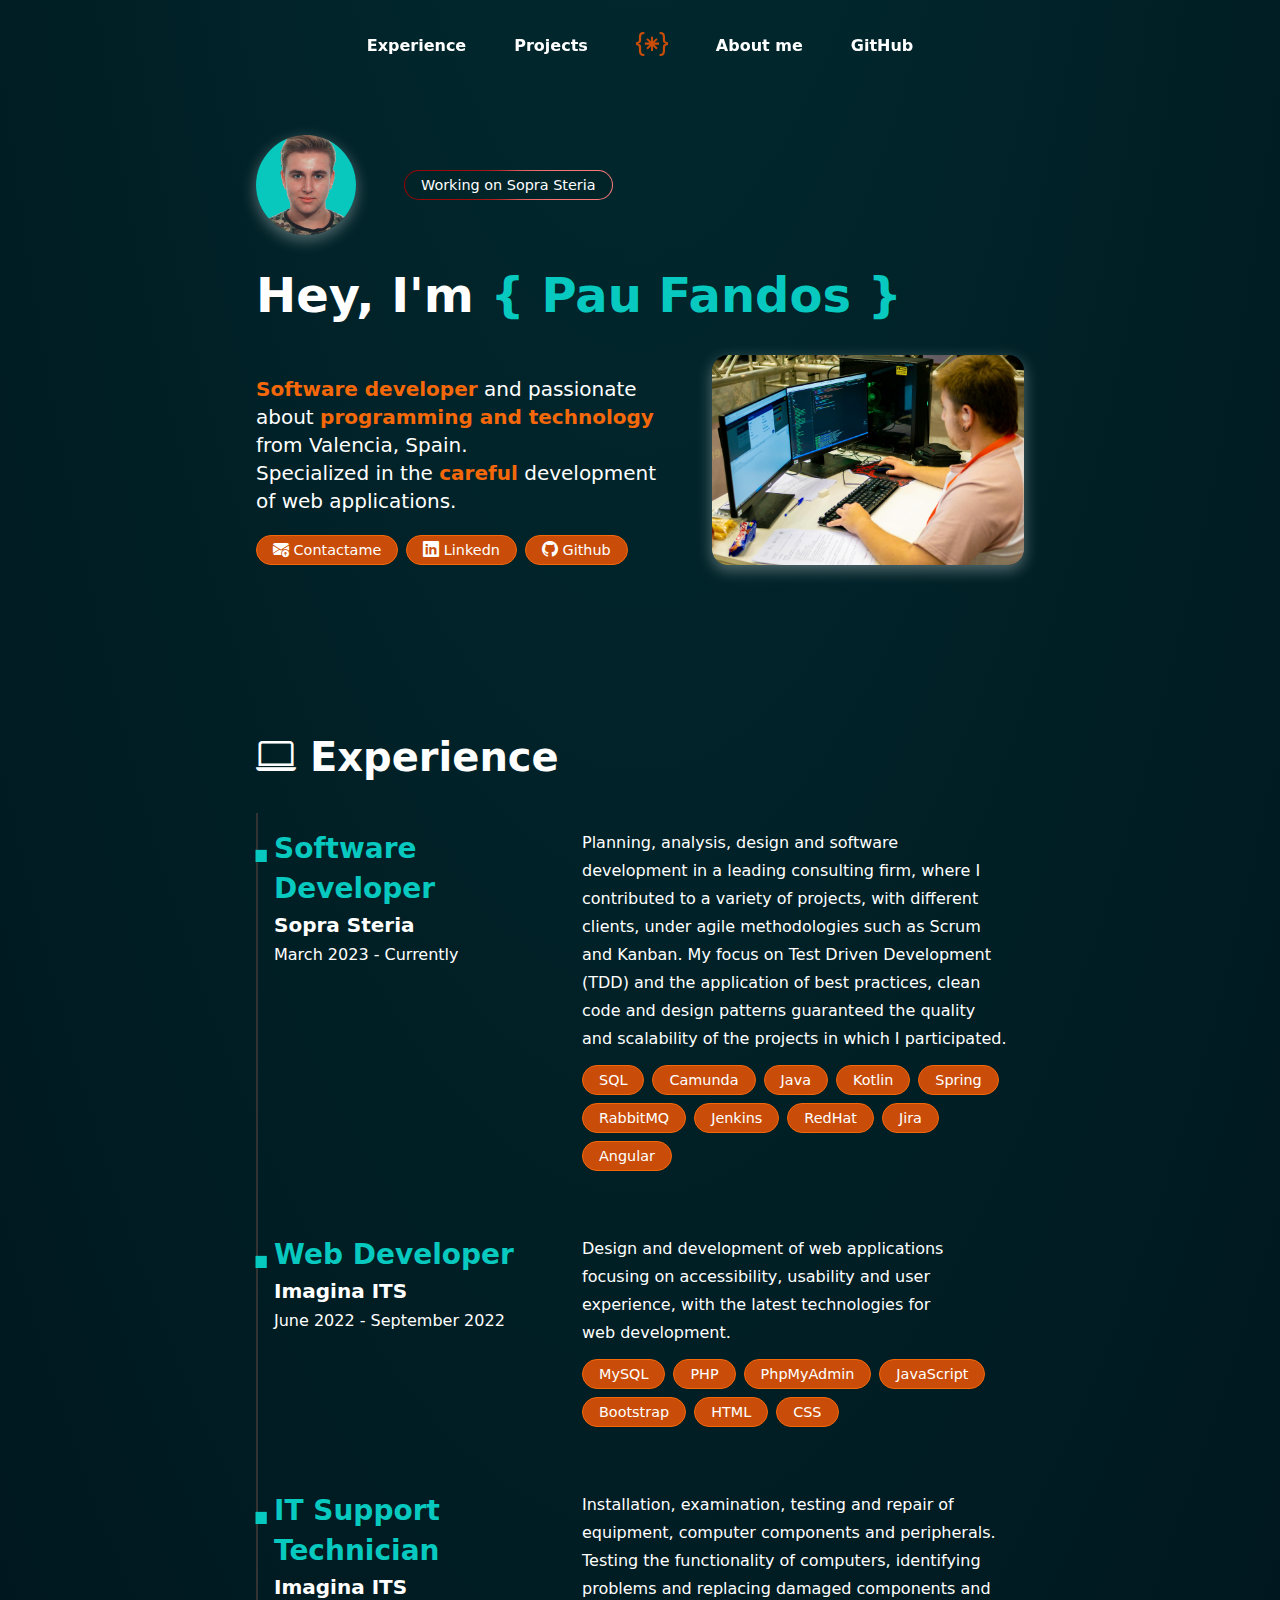
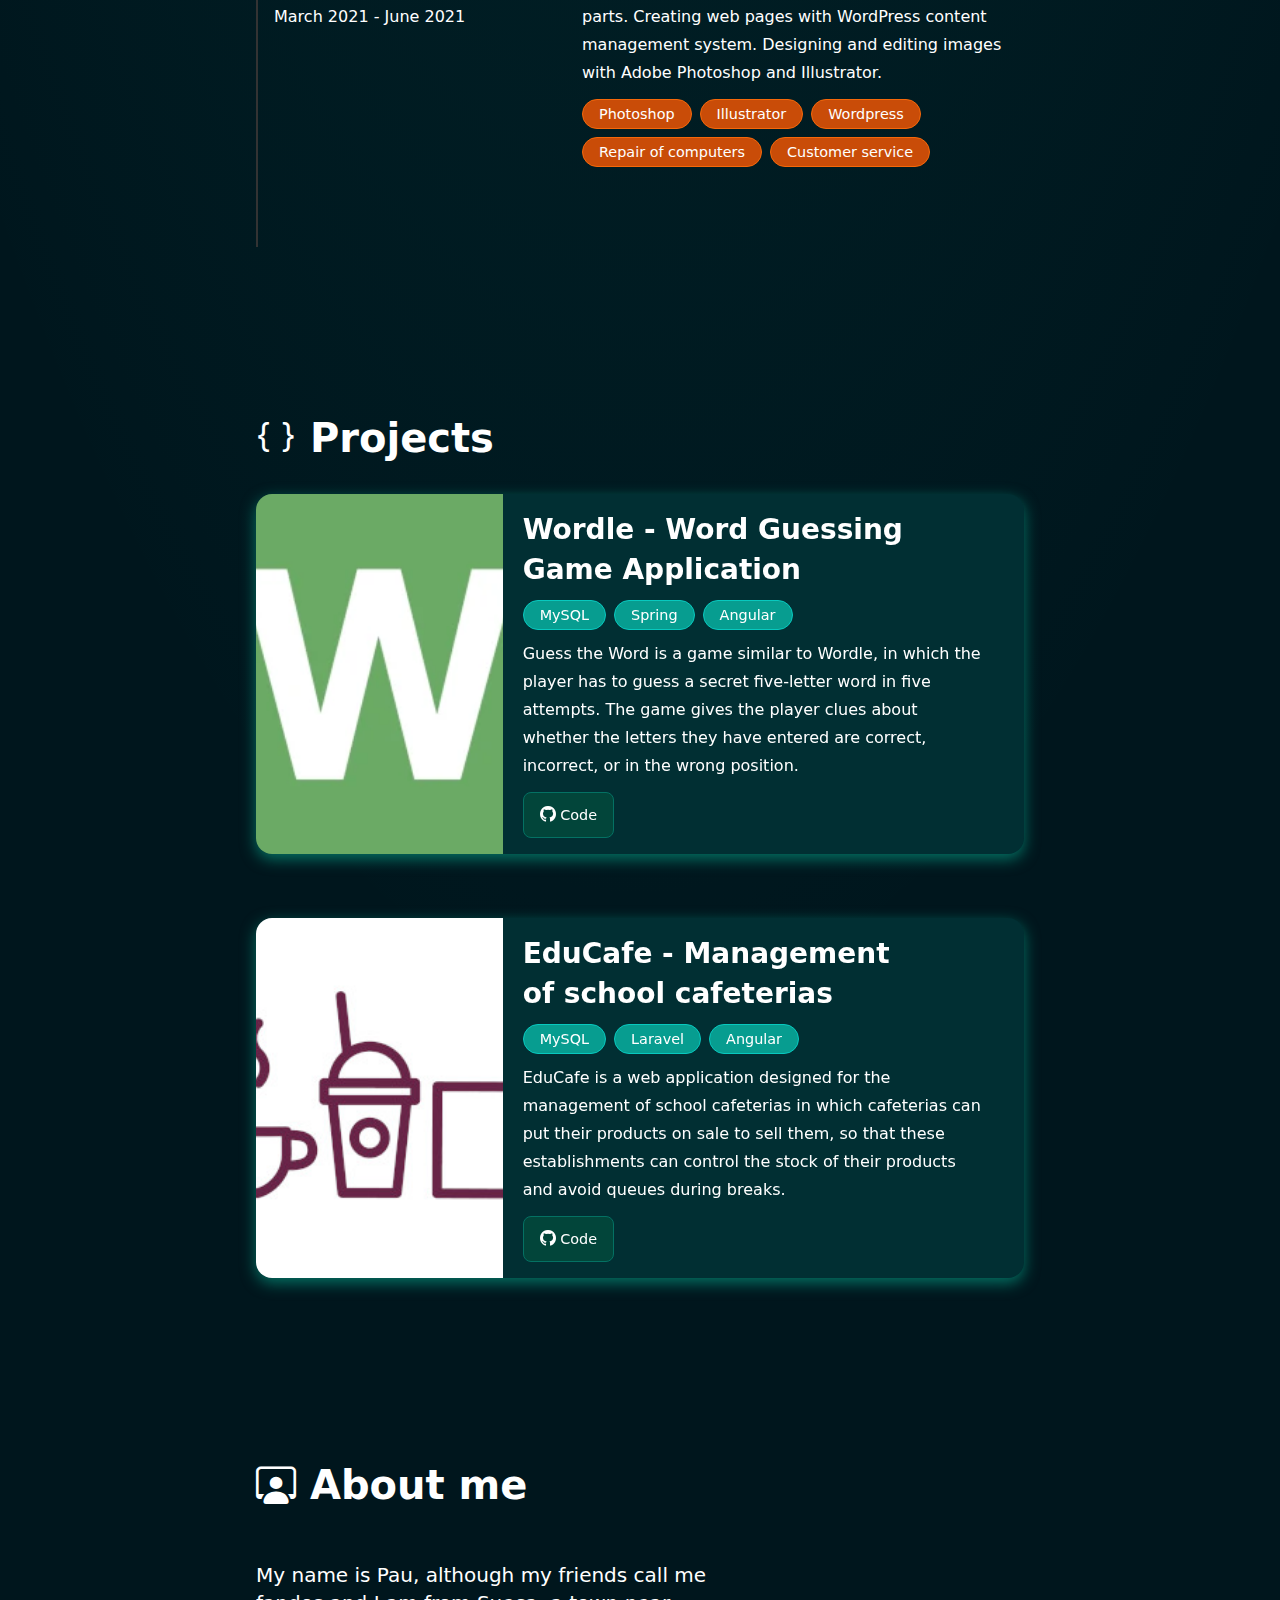
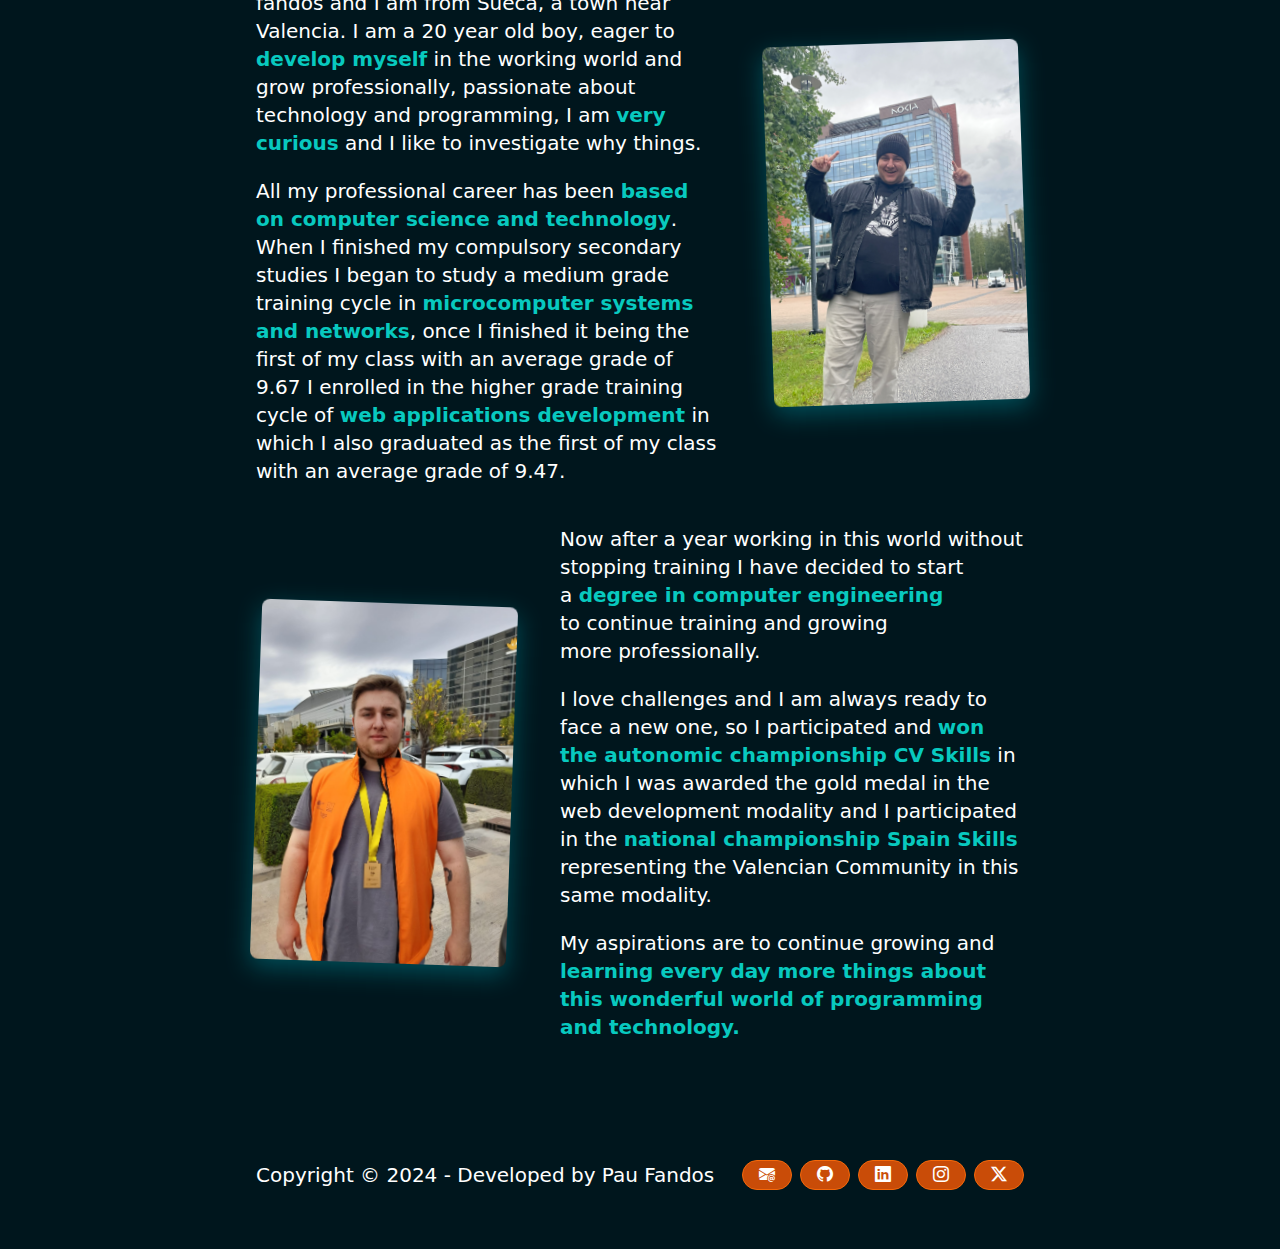
==== index.html @ 18bd3183 "version(1.0): MVP portfolio" ====
<!DOCTYPE html>
<html lang="en">

<head>
  <meta charset="UTF-8" />
  <meta name="viewport" content="width=device-width, initial-scale=1.0" />
  <title>Pau Fandos Portfolio</title>

  <meta name="description"
    content="Pau Fandos portfolio, +2 years of experience as a Software Developer. Passionate about technology and programming" />

  <meta property="og:image" content="./assets/images/profile_photo.jpg" />
  <meta name="og:image:alt" content="Pau Fandos Portfolio Photo Image" />

  <link rel="canonical" href="https://fandos.dev" />
  <link rel="canonical" href="https://fandos.dev/en" hreflang="en-GB" />

  <meta name="robots" content="index, follow" />
  <meta name="theme-color" content="#0077a8" />

  <link rel="shortcut icon" href="./assets/images/profile_photo.jpg" type="image/jpg" />
  <link rel="stylesheet" href="assets/styles/scss/main.css">
  <link rel="stylesheet" href="https://cdn.jsdelivr.net/npm/bootstrap-icons@1.11.3/font/bootstrap-icons.min.css">
</head>

<body class="">
  <header class="l-fixed-header l-flex l-flex--centered">
    <nav class="l-flex l-flex--centered l-flex--gap-2 l-flex--gap-md-4 l-flex--gap-lg-6 c-navbar">
      <a class="c-navbar__item" href="#experience">Experience</a>
      <a class="c-navbar__item" href="#projects">Projects</a>
      <a class="c-navbar__item" href="#presentation"><i class="c-navbar__item--logo bi bi-braces-asterisk"></i></a>
      <a class="c-navbar__item" href="#projects">About me</a>
      <a class="c-navbar__item" href="https://github.com/paufandos" target="_blank" rel="noreferrer">GitHub</a>
    </nav>
  </header>
  <main class="l-main-centered-content">
    <section id="presentation" class="c-section">
      <aside class="l-flex l-flex--vertical-centered l-flex--gap-2 l-flex--gap-md-4 l-flex--gap-lg-6">
        <img class="c-profile-img" src="./assets/images/profile_photo.jpg" alt="Pau Fandos Portfolio Photo Image" />
        <a href="https://www.soprasteria.es/" class="c-badge--hover-animation" target="_blank" rel="noopener">
          <div class="l-flex l-flex-vertical-centered">
            <span class="c-border-animation__container">
              <span class="c-border-animation__effect"></span>
              <div class="c-badge c-badge--bg-dark">Working on Sopra Steria</div>
            </span>
          </div>
        </a>
      </aside>

      <h1>Hey, I'm <span class="c-remarkable">{ Pau Fandos }</span></h1>
      <div class="l-flex l-flex--gap-4 l-flex--gap-md-4 l-flex--gap-lg-6 l-flex--wrap l-flex--nowrap-md">
        <div class="l-flex l-flex--direction-column l-flex--space-between">
          <p>
            <span class="c-remarkable c-remarkable--secondary">Software developer</span> and passionate about <span
              class="c-remarkable c-remarkable--secondary">programming
              and technology</span> from Valencia,
            Spain.
            <br>Specialized in the <span class="c-remarkable c-remarkable--secondary">careful</span> development of web
            applications.
          </p>

          <aside class="l-flex l-flex--vertical-centered l-flex--gap-1 l-flex--gap-md-2">
            <a href="mailto:fandosgorrispau@gmail.com" class="c-badge"><i class="bi bi-envelope-arrow-up-fill"></i>
              Contactame</a>
            <a href="https://es.linkedin.com/in/paufandos" target="_blank" rel="noopener" class="c-badge"><i
                class="bi bi-linkedin"></i> Linkedn</a>
            <a href="https://github.com/paufandos" target="_blank" rel="noopener" class="c-badge"><i
                class="bi bi-github"></i> Github</a>
          </aside>
        </div>
        <img class="c-presentation-wrapper-img" src="assets/images/presentation_wrapper.jpg"
          alt="Image of me competing in the CVSkills2023 championship.">
      </div>

    </section>

    <section id="experience" class="c-section">
      <h2><i class="bi bi-laptop"></i> Experience</h2>
      <ol class="c-timeline">
        <li class="c-timeline__line">
          <div class="l-timeline">
            <div>
              <div class="c-timeline__point">·</div>
              <h3>Software Developer</h3>
              <h4>Sopra Steria</h4>
              <p>March 2023 - Currently</p>
            </div>
            <div>
              <p>Planning, analysis, design and software development in a leading consulting firm, where I contributed
                to a variety of projects, with different clients, under agile methodologies such as Scrum and Kanban. My
                focus on Test Driven Development (TDD) and the application of best practices, clean code and design
                patterns guaranteed the quality and scalability of the projects in which I participated. </p>
              <aside
                class="l-flex l-flex--vertical-centered l-flex--wrap l-flex--gap-1 l-flex--gap-md-2 g--padding-top-5">
                <a href="https://www.oracle.com/es/database/" target="_blank" rel="noopener" class="c-badge">SQL</a>
                <a href="https://camunda.com/" target="_blank" rel="noopener" class="c-badge">Camunda</a>
                <a href="https://www.java.com/es/" class="c-badge">Java</a>
                <a href="https://kotlinlang.org/" target="_blank" rel="noopener" class="c-badge">Kotlin</a>
                <a href="https://spring.io/" target="_blank" rel="noopener" class="c-badge">Spring</a>
                <a href="https://www.rabbitmq.com/" target="_blank" rel="noopener" class="c-badge">RabbitMQ</a>
                <a href="https://www.jenkins.io/" target="_blank" rel="noopener" class="c-badge">Jenkins</a>
                <a href="https://www.redhat.com/es" target="_blank" rel="noopener" class="c-badge">RedHat</a>
                <a href="https://www.atlassian.com/es/software/jira" target="_blank" rel="noopener"
                  class="c-badge">Jira</a>
                <a href="https://angular.io/" target="_blank" rel="noopener" class="c-badge">Angular</a>
              </aside>
            </div>
          </div>
        </li>
        <li class="c-timeline__line">
          <div class="l-timeline">
            <div>
              <div class="c-timeline__point">·</div>
              <h3>Web Developer</h3>
              <h4>Imagina ITS</h4>
              <p>June 2022 - September 2022</p>
            </div>
            <div>
              <p>Design and development of web applications focusing on accessibility, usability and user experience,
                with the latest technologies for web development.</p>
              <aside
                class="l-flex l-flex--vertical-centered l-flex--wrap l-flex--gap-1 l-flex--gap-md-2 g--padding-top-5">
                <a href="https://www.mysql.com/" target="_blank" rel="noopener" class="c-badge">MySQL</a>
                <a href="https://www.php.net/" target="_blank" rel="noopener" class="c-badge">PHP</a>
                <a href="https://www.phpmyadmin.net/" class="c-badge">PhpMyAdmin</a>
                <a href="https://developer.mozilla.org/es/docs/Web/JavaScript" target="_blank" rel="noopener"
                  class="c-badge">JavaScript</a>
                <a href="https://getbootstrap.com/" target="_blank" rel="noopener" class="c-badge">Bootstrap</a>
                <a href="https://developer.mozilla.org/es/docs/Web/HTML" target="_blank" rel="noopener" class="c-badge">
                  HTML</a>
                <a href="https://developer.mozilla.org/es/docs/Web/CSS" target="_blank" rel="noopener" class="c-badge">
                  CSS</a>
              </aside>
            </div>
          </div>
        </li>
        <li class="c-timeline__line">
          <div class="l-timeline">
            <div>
              <div class="c-timeline__point">·</div>
              <h3>IT Support Technician</h3>
              <h4>Imagina ITS</h4>
              <p>March 2021 - June 2021</p>
            </div>
            <div>
              <p>Installation, examination, testing and repair of equipment, computer
                components and peripherals. Testing the functionality of computers, identifying
                problems and replacing damaged components and parts.
                Creating web pages with WordPress content management system.
                Designing and editing images with Adobe Photoshop and Illustrator.</p>
              <aside
                class="l-flex l-flex--vertical-centered l-flex--wrap l-flex--gap-1 l-flex--gap-md-2 g--padding-top-5">
                <a href="https://www.adobe.com/es/products/photoshop.html" target="_blank" rel="noopener"
                  class="c-badge">Photoshop</a>
                <a href="https://www.adobe.com/es/products/illustrator.html" target="_blank" rel="noopener"
                  class="c-badge">Illustrator</a>
                <a href="https://wordpress.com/es/" class="c-badge">Wordpress</a>
                <a href="#experience" class="c-badge">Repair of computers</a>
                <a href="#experience" class="c-badge">Customer service</a>
              </aside>
            </div>
          </div>
        </li>
      </ol>
    </section>

    <section id="projects" class="c-section">
      <h2><i class="bi bi-braces"></i> Projects</h2>
      <ul class="c-card">
        <li class="c-card__item" id="card_1">
          <div class="c-card__content">
            <img class="c-card__img" src="assets/images/wordle.webp" alt="Wordle app">
            <div class="c-card__content-text">
              <h3>Wordle - Word Guessing Game Application</h3>
              <aside
                class="l-flex l-flex--vertical-centered l-flex--wrap l-flex--gap-1 l-flex--gap-md-2 g--padding-block-4">
                <a href="https://www.mysql.com/" target="_blank" rel="noopener"
                  class="c-badge c-badge--bg-primary">MySQL</a>
                <a href="https://spring.io/" target="_blank" rel="noopener"
                  class="c-badge c-badge--bg-primary">Spring</a>
                <a href="https://angular.io/" target="_blank" rel="noopener"
                  class="c-badge c-badge--bg-primary">Angular</a>
              </aside>
              <p>Guess the Word is a game similar to Wordle, in which the player has to guess a secret five-letter word
                in five attempts. The game gives the player clues about whether the letters they have entered are
                correct, incorrect, or in the wrong position.</p>
              <a href="https://github.com/paufandos/AdivinaLaPalabra" target="_blank" rel="noopener"
                class="c-badge c-badge--btn"><i class="bi bi-github"></i> Code</a>
            </div>
          </div>
        </li>

        <li class="c-card__item" id="card_2">
          <div class="c-card__content">
            <img class="c-card__img" src="assets/images/educafe.jpg" alt="EduCafe">
            <div class="c-card__content-text">
              <h3>EduCafe - Management of school cafeterias</h3>
              <aside
                class="l-flex l-flex--vertical-centered l-flex--wrap l-flex--gap-1 l-flex--gap-md-2 g--padding-block-4">
                <a href="https://www.mysql.com/" target="_blank" rel="noopener"
                  class="c-badge c-badge--bg-primary">MySQL</a>
                <a href="https://laravel.com/" target="_blank" rel="noopener"
                  class="c-badge c-badge--bg-primary">Laravel</a>
                <a href="https://angular.io/" target="_blank" rel="noopener"
                  class="c-badge c-badge--bg-primary">Angular</a>
              </aside>
              <p>EduCafe is a web application designed for the management of school cafeterias in which cafeterias can
                put their products on sale to sell them, so that these establishments can control the stock of their
                products and avoid queues during breaks.</p>
              <a href="https://github.com/paufandos/EduCafe" target="_blank" rel="noopener"
                class="c-badge c-badge--btn"><i class="bi bi-github"></i> Code</a>
            </div>
          </div>
        </li>
      </ul>
    </section>

    <section id="about-me" class="c-section">
      <h2><i class="bi bi-person-workspace"></i> About me</h2>
      <div>
        <article
          class="l-flex l-flex--space-between l-flex--vertical-centered l-flex--gap-1 l-flex--gap-md-6 l-flex--wrap l-flex--nowrap-md">
          <div>
            <p>My name is Pau, although my friends call me fandos and I am from Sueca, a town near Valencia. I am a 20
              year
              old boy, eager to <span class="c-remarkable">develop myself</span> in the working world and grow
              professionally, passionate about technology
              and
              programming, I am <span class="c-remarkable">very curious</span> and I like to investigate why things.</p>
            <p>
              All my professional career has been <span class="c-remarkable">based on computer science and
                technology</span>. When I finished my
              compulsory
              secondary studies I began to study a medium grade training cycle in <span
                class="c-remarkable">microcomputer systems and networks</span>,
              once I
              finished it being the first of my class with an average grade of 9.67 I enrolled in the higher grade
              training
              cycle of <span class="c-remarkable">web applications development</span> in which I also graduated as the
              first of my class with an average
              grade
              of 9.47.</p>
          </div>
          <img class="c-about-me-img c-about-me-img--right c-about-me-img--small" src="assets/images/nokia.jpg" alt="">
        </article>

        <article
          class="l-flex l-flex--space-between l-flex--vertical-centered l-flex--gap-1 l-flex--gap-md-6 l-flex--wrap l-flex--nowrap-md">
          <img class="c-about-me-img c-about-me-img--left" src="assets/images/skills.JPG" alt="">
          <div>
            <p>Now after a year working in this world without stopping training I have decided to start a <span
                class="c-remarkable">degree in
                computer
                engineering</span> to continue training and growing more professionally. </p>
            <p>I love challenges and I am always ready to face a new one, so I participated and <span
                class="c-remarkable">won the autonomic
                championship
                CV Skills</span> in which I was awarded the gold medal in the web development modality and I
              participated in the
              <span class="c-remarkable">national championship Spain Skills</span> representing the Valencian Community
              in this same modality.
            </p>
            <p>My aspirations are to continue growing and <span class="c-remarkable">learning every day more things
                about this wonderful world of
                programming and technology.</span></p>
          </div>

        </article>
      </div>
    </section>
  </main>
  <footer class="l-main-centered-content c-footer">
    <section class="l-flex l-flex--space-between l-flex--vertical-centered l-flex--nowrap-md l-flex--wrap">
      <p>Copyright &copy; 2024 - Developed by Pau Fandos</p>
      <aside class="l-flex l-flex--vertical-centered l-flex--wrap l-flex--gap-1 l-flex--gap-md-2 g--padding-block-4">
        <a href="mailto:fandosgorrispau@gmail.com" target="_blank" rel="noopener" class="c-badge"><i
            class="bi bi-envelope-at-fill"></i></a>
        <a href="https://github.com/paufandos" target="_blank" rel="noopener" class="c-badge"><i
            class="bi bi-github"></i></a>
        <a href="https://es.linkedin.com/in/paufandos" target="_blank" rel="noopener"
          class="c-badge"><i class="bi bi-linkedin"></i></a>
        <a href="https://www.instagram.com/paufandos/" target="_blank" rel="noopener"
          class="c-badge"><i class="bi bi-instagram"></i></a>
        <a href="https://twitter.com/paufandos" target="_blank" rel="noopener" class="c-badge"><i
            class="bi bi-twitter-x"></i></a>
      </aside>
    </section>
  </footer>
</body>

</html>
---- assets/styles/scss/main.css ----
:root {
  --default-line-height: 1.75rem;
  --default-font-size: 12px;
  --h1-font-size: 3rem;
  --h2-font-size: 2.5rem;
  --h3-font-size: 2.25rem;
  --h4-font-size: 2rem;
  --h5-font-size: 1.75rem;
  --h6-font-size: 1.5rem;
  --heading-font-weight: bold;
  --paragraph-font-size: 1.25rem;
  --primary-color-100: #8deffc;
  --primary-color-200: #61edfa;
  --primary-color-300: #35f1f8;
  --primary-color-400: #0af5f5;
  --primary-color-500: #08c9bf;
  --primary-color-600: #079d90;
  --primary-color-700: #047163;
  --primary-color-800: #02453a;
  --primary-color-900: #011914;
  --primary-color-with-opcity-1: #08c9bf21;
  --primary-color-with-opcity-2: #08c9bf00;
  --bg-primary-color-without-opcity-1: #012429;
  --bg-primary-color-without-opcity-2: #00161d;
  --secondary-color-100: #fcc68d;
  --secondary-color-200: #faab61;
  --secondary-color-300: #f88935;
  --secondary-color-400: #f5680a;
  --secondary-color-500: #c94c08;
  --secondary-color-600: #9d3607;
  --secondary-color-700: #712104;
  --secondary-color-800: #451202;
  --secondary-color-900: #190501;
  --grey-color-100: #e6e6e6;
  --grey-color-200: #cccccc;
  --grey-color-300: #b3b3b3;
  --grey-color-400: #999999;
  --grey-color-500: #808080;
  --grey-color-600: #666666;
  --grey-color-700: #4d4d4d;
  --grey-color-800: #333333;
  --grey-color-900: #1a1a1a;
  --white-color-100: #ffffff;
  --white-color-200: #fcfcfc;
  --white-color-300: #fafafa;
  --white-color-400: #f7f7f7;
  --white-color-500: #f5f5f5;
  --white-color-600: #f2f2f2;
  --white-color-700: #f0f0f0;
  --white-color-800: #ededed;
  --white-color-900: #ebebeb;
  --black-color: #000000;
  --red-dark-color: #742a2a;
  --red-normal-color: #e53e3e;
  --red-light-color: #feb2b2;
  --green-dark-color: #22543d;
  --green-normal-color: #38a169;
  --green-light-color: #9ae6b4;
  --blue-dark-color: #00244d;
  --blue-normal-color: #006deb;
  --blue-light-color: #8ac0ff;
  --yellow-dark-color: #ce9909;
  --yellow-normal-color: #f3d139;
  --yellow-light-color: #fbf6b1;
  --light-box-shadow-color: rgba(255, 255, 255, 0.35);
  --dark-box-shadow-color: rgba(0, 0, 0, 0.15);
  --padding-0: 0;
  --padding-1: 4px;
  --padding-2: 6px;
  --padding-3: 8px;
  --padding-4: 10px;
  --padding-5: 12px;
  --padding-6: 16px;
  --padding-7: 20px;
  --padding-8: 24px;
  --padding-9: 32px;
  --padding-10: 40px;
  --padding-11: 48px;
  --padding-12: 64px;
  --padding-13: 80px;
  --padding-14: 96px;
  --padding-15: 128px;
  --padding-16: 160px;
  --padding-17: 192px;
  --padding-18: 224px;
  --padding-19: 256px;
  --padding-20: 320px;
  --margin-0: 0;
  --margin-1: 4px;
  --margin-2: 6px;
  --margin-3: 8px;
  --margin-4: 10px;
  --margin-5: 12px;
  --margin-6: 16px;
  --margin-7: 20px;
  --margin-8: 24px;
  --margin-9: 32px;
  --margin-10: 40px;
  --margin-11: 48px;
  --margin-12: 64px;
  --margin-13: 80px;
  --margin-14: 96px;
  --margin-15: 128px;
  --margin-16: 160px;
  --margin-17: 192px;
  --margin-18: 224px;
  --margin-19: 256px;
  --margin-20: 320px;
  --margin-auto: auto;
  --border-radius-0: 0;
  --border-radius-1: 2px;
  --border-radius-2: 4px;
  --border-radius-3: 6px;
  --border-radius-4: 8px;
  --border-radius-5: 12px;
  --border-radius-6: 16px;
  --border-radius-full: 100%;
  --gap-0: 0;
  --gap-1: 4px;
  --gap-2: 8px;
  --gap-3: 16px;
  --gap-4: 24px;
  --gap-5: 32px;
  --gap-6: 48px;
  --width-auto: auto;
  --width-0: 0;
  --width-100: 100%;
  --width-100-viewport: 100dvw;
  --height-auto: auto;
  --height-0: 0;
  --height-100: 100%;
  --height-100-viewport: 100dvh;
}
@media (min-width: 768px) {
  :root {
    --default-font-size: 16px;
  }
}

* {
  scrollbar-color: var(--primary-color-700) var(--grey-color-100);
  scrollbar-width: none;
}

body {
  background-color: var(--bg-primary-color-without-opcity-2);
  background-image: radial-gradient(ellipse 80% 80% at 50% -20%, var(--primary-color-with-opcity-1), var(--primary-color-with-opcity-2));
}

* {
  min-width: var(--width-0);
  font: inherit;
}

*,
*::after,
*::before {
  box-sizing: border-box;
}

img,
video,
svg {
  display: block;
  height: var(--height-auto);
  max-width: var(--width-100);
}

body {
  margin: var(--margin-0);
  min-height: var(--height-100-viewport);
}

h1,
h2,
h3,
h4,
h5,
h6 {
  text-wrap: balance;
}

p {
  text-wrap: pretty;
}

a {
  text-decoration: none;
}

ol, li {
  margin: var(--margin-0);
  padding: var(--padding-0);
  list-style: none;
}

* {
  font-family: system-ui, -apple-system, BlinkMacSystemFont, "Segoe UI", Roboto, Oxygen, Ubuntu, Cantarell, "Open Sans", "Helvetica Neue", sans-serif;
  font-size: var(--default-font-size);
  color: var(--white-color-100);
}

h1 {
  font-size: var(--h1-font-size);
  font-weight: var(--heading-font-weight);
}

h2 {
  font-size: var(--h2-font-size);
  font-weight: var(--heading-font-weight);
}
h2 i {
  font-size: inherit;
}

h3 {
  font-size: var(--h3-font-size);
  font-weight: var(--heading-font-weight);
}

h4 {
  font-size: var(--h4-font-size);
  font-weight: var(--heading-font-weight);
}

h5 {
  font-size: var(--h5-font-size);
  font-weight: var(--heading-font-weight);
}

h6 {
  font-size: var(--h6-font-size);
  font-weight: var(--heading-font-weight);
}

p {
  font-size: var(--paragraph-font-size);
  line-height: var(--default-line-height);
}

.l-flex {
  display: flex;
}
.l-flex--wrap {
  flex-wrap: wrap;
}
@media (min-width: 768px) {
  .l-flex--wrap-md {
    flex-wrap: wrap;
  }
}
@media (min-width: 992px) {
  .l-flex--wrap-lg {
    flex-wrap: wrap;
  }
}
.l-flex--nowrap {
  flex-wrap: nowrap;
}
@media (min-width: 768px) {
  .l-flex--nowrap-md {
    flex-wrap: nowrap;
  }
}
@media (min-width: 992px) {
  .l-flex--nowrap-lg {
    flex-wrap: nowrap;
  }
}
.l-flex--direction-column {
  flex-direction: column;
}
.l-flex--space-between {
  justify-content: space-between;
}
.l-flex--vertical-centered {
  align-items: center;
}
.l-flex--centered {
  justify-content: center;
  align-items: center;
}
.l-flex--gap-0 {
  gap: var(--gap-0);
}
@media (min-width: 768px) {
  .l-flex--gap-md-0 {
    gap: var(--gap-0);
  }
}
@media (min-width: 992px) {
  .l-flex--gap-lg-0 {
    gap: var(--gap-0);
  }
}
.l-flex--gap-1 {
  gap: var(--gap-1);
}
@media (min-width: 768px) {
  .l-flex--gap-md-1 {
    gap: var(--gap-1);
  }
}
@media (min-width: 992px) {
  .l-flex--gap-lg-1 {
    gap: var(--gap-1);
  }
}
.l-flex--gap-2 {
  gap: var(--gap-2);
}
@media (min-width: 768px) {
  .l-flex--gap-md-2 {
    gap: var(--gap-2);
  }
}
@media (min-width: 992px) {
  .l-flex--gap-lg-2 {
    gap: var(--gap-2);
  }
}
.l-flex--gap-3 {
  gap: var(--gap-3);
}
@media (min-width: 768px) {
  .l-flex--gap-md-3 {
    gap: var(--gap-3);
  }
}
@media (min-width: 992px) {
  .l-flex--gap-lg-3 {
    gap: var(--gap-3);
  }
}
.l-flex--gap-4 {
  gap: var(--gap-4);
}
@media (min-width: 768px) {
  .l-flex--gap-md-4 {
    gap: var(--gap-4);
  }
}
@media (min-width: 992px) {
  .l-flex--gap-lg-4 {
    gap: var(--gap-4);
  }
}
.l-flex--gap-5 {
  gap: var(--gap-5);
}
@media (min-width: 768px) {
  .l-flex--gap-md-5 {
    gap: var(--gap-5);
  }
}
@media (min-width: 992px) {
  .l-flex--gap-lg-5 {
    gap: var(--gap-5);
  }
}
.l-flex--gap-6 {
  gap: var(--gap-6);
}
@media (min-width: 768px) {
  .l-flex--gap-md-6 {
    gap: var(--gap-6);
  }
}
@media (min-width: 992px) {
  .l-flex--gap-lg-6 {
    gap: var(--gap-6);
  }
}

.l-fixed-header {
  position: fixed;
  top: 0;
  z-index: 2;
  width: var(--width-100);
}

.l-main-centered-content {
  margin-inline: var(--margin-7);
}
@media (min-width: 762px) {
  .l-main-centered-content {
    margin-inline: var(--margin-10);
  }
}
@media (min-width: 992px) {
  .l-main-centered-content {
    margin-inline: 20dvw;
  }
}

.l-timeline {
  display: grid;
  grid-template-columns: 2fr 3fr;
  gap: var(--gap-4);
}

.c-navbar {
  padding-block: var(--padding-2);
  padding-inline: var(--padding-9);
  margin: var(--margin-7);
  border-radius: var(--border-radius-6);
  animation: nav-shadown 1s linear both;
  animation-timeline: scroll();
  animation-range: 5dvh 20dvh;
}
.c-navbar__item {
  font-weight: 600;
}
.c-navbar__item:hover {
  color: var(--primary-color-500);
}
.c-navbar__item--logo {
  font-size: 2rem;
  font-weight: bold;
  color: var(--secondary-color-500);
}
.c-navbar__item--logo:hover {
  color: var(--secondary-color-500);
}

@keyframes nav-shadown {
  to {
    background-color: rgba(255, 255, 255, 0.4);
    -webkit-backdrop-filter: blur(5px);
            backdrop-filter: blur(5px);
  }
}
.c-section {
  padding-top: 15dvh;
  min-height: 60dvh;
}

.c-remarkable {
  font-weight: var(--heading-font-weight);
  font-size: inherit;
  color: var(--primary-color-500);
}
.c-remarkable--secondary {
  color: var(--secondary-color-400);
}

.c-profile-img {
  width: 50px;
  height: 50px;
  -o-object-fit: cover;
     object-fit: cover;
  border-radius: var(--border-radius-full);
  box-shadow: 0px 5px 15px var(--light-box-shadow-color);
}
@media (width > 768px) {
  .c-profile-img {
    width: 75px;
    height: 75px;
  }
}
@media (width > 992px) {
  .c-profile-img {
    width: 100px;
    height: 100px;
  }
}

.c-badge {
  display: inline-block;
  padding-block: var(--padding-1);
  padding-inline: var(--padding-2);
  border-radius: var(--border-radius-6);
  border: 1px solid var(--secondary-color-400);
  background-color: var(--secondary-color-500);
  font-size: 0.9rem;
  line-height: 1.25rem;
  cursor: pointer;
}
@media (min-width: 768px) {
  .c-badge {
    padding-inline: var(--padding-4);
  }
}
@media (min-width: 1100px) {
  .c-badge {
    padding-inline: var(--padding-6);
  }
}
.c-badge--bg-dark {
  border: 0;
  background-color: var(--bg-primary-color-without-opcity-1);
}
.c-badge--bg-primary {
  border: 1px solid var(--primary-color-500);
  background-color: var(--primary-color-600);
}
.c-badge--btn {
  padding-block: var(--padding-5);
  border-radius: var(--border-radius-4);
  margin-top: var(--margin-5);
  border: 1px solid var(--primary-color-700);
  background-color: var(--primary-color-800);
}
.c-badge--hover-animation {
  transition: all 0.3s cubic-bezier(0.4, 0, 0.2, 1);
}
.c-badge--hover-animation:hover {
  transform: scale(1.05);
}

.c-border-animation__container {
  padding: 1px;
  border-radius: 48px;
  overflow: hidden;
  position: relative;
}
.c-border-animation__effect {
  background-image: conic-gradient(from 90deg at 50% 50%, #ff7f7f, #970000, #ff7f7f);
  animation: spin 2s linear infinite;
  inset: -1000%;
  position: absolute;
  z-index: -1;
}

@keyframes spin {
  100% {
    transform: rotate(360deg);
  }
}
.c-presentation-wrapper-img {
  width: 100%;
  aspect-ratio: 16/9;
  -o-object-fit: cover;
     object-fit: cover;
  border-radius: var(--border-radius-6);
  box-shadow: 0px 5px 15px var(--light-box-shadow-color);
}

.c-timeline {
  border-left: 2px solid var(--grey-color-800);
  padding: var(--padding-6);
}
.c-timeline__line {
  position: relative;
  padding-bottom: var(--padding-12);
}
.c-timeline__point {
  position: absolute;
  left: -23px;
  top: -10px;
  font-size: 4rem;
  font-weight: bold;
  color: var(--primary-color-500);
}
@media (min-width: 768px) {
  .c-timeline__point {
    left: -24px;
  }
}
@media (min-width: 992px) {
  .c-timeline__point {
    left: -25px;
  }
}
.c-timeline h3 {
  margin: var(--margin-0);
  font-size: 1.75rem;
  line-height: 2.5rem;
  color: var(--primary-color-500);
}
.c-timeline h4 {
  margin: var(--margin-0);
  font-size: 1.25rem;
  line-height: 2rem;
}
.c-timeline p {
  font-size: 1rem;
  line-height: 1.75rem;
  margin: 0;
}

.c-card {
  padding: var(--padding-0);
}
.c-card #card_2 {
  margin-bottom: var(--margin-0);
}
.c-card__item {
  position: sticky;
  top: 10dvh;
  margin-bottom: var(--margin-16);
  box-shadow: 0px 5px 15px var(--primary-color-700);
  border-radius: var(--border-radius-6);
  background-color: #012f33;
}
@media (min-width: 576px) {
  .c-card__item {
    padding-right: var(--padding-8);
    margin-bottom: var(--margin-12);
  }
}
.c-card__content {
  display: grid;
  grid-template-columns: 1fr;
}
@media (min-width: 576px) {
  .c-card__content {
    display: grid;
    grid-template-columns: 1fr 2fr;
    gap: var(--gap-1);
  }
}
.c-card__content-text {
  padding: var(--padding-6);
}
@media (min-width: 576px) {
  .c-card__content-text {
    padding-block: var(--padding-6);
  }
}
.c-card__img {
  width: 100%;
  height: 100%;
  -o-object-fit: cover;
     object-fit: cover;
  border-top-left-radius: var(--border-radius-6);
  border-top-right-radius: var(--border-radius-6);
}
@media (min-width: 576px) {
  .c-card__img {
    width: 100%;
    border-top-left-radius: var(--border-radius-6);
    border-bottom-left-radius: var(--border-radius-6);
    border-top-right-radius: var(--border-radius-0);
  }
}
.c-card h3 {
  margin: var(--margin-0);
  font-size: 1.75rem;
  line-height: 2.5rem;
}
.c-card h4 {
  margin: var(--margin-0);
  font-size: 1.25rem;
  line-height: 2rem;
}
.c-card p {
  font-size: 1rem;
  line-height: 1.75rem;
  margin: 0;
}

.c-about-me-img {
  -o-object-fit: cover;
     object-fit: cover;
  border-radius: var(--border-radius-4);
  box-shadow: rgba(0, 234, 255, 0.257) 0px 8px 24px;
  transform: rotate(0);
  margin-bottom: var(--margin-10);
}
@media (min-width: 768px) {
  .c-about-me-img--right {
    margin-bottom: var(--margin-0);
    transform: rotate(-2deg);
    height: 40dvh;
    min-width: 20dvw;
  }
}
@media (min-width: 768px) {
  .c-about-me-img--left {
    margin-bottom: var(--margin-0);
    transform: rotate(2deg);
    height: 40dvh;
    min-width: 20dvw;
  }
}

.c-footer {
  padding-block: var(--padding-10);
  margin-top: var(--margin-10);
  background-color: transparent;
}

.g--padding {
  padding: var(--padding-0);
  padding: var(--padding-1);
  padding: var(--padding-2);
  padding: var(--padding-3);
  padding: var(--padding-4);
  padding: var(--padding-5);
  padding: var(--padding-6);
  padding: var(--padding-7);
  padding: var(--padding-8);
  padding: var(--padding-9);
  padding: var(--padding-10);
  padding: var(--padding-11);
  padding: var(--padding-12);
  padding: var(--padding-13);
  padding: var(--padding-14);
  padding: var(--padding-15);
  padding: var(--padding-16);
  padding: var(--padding-17);
  padding: var(--padding-18);
  padding: var(--padding-19);
  padding: var(--padding-20);
}
.g--padding-inline-0 {
  padding-inline: var(--padding-0);
}
.g--padding-block-0 {
  padding-block: var(--padding-0);
}
.g--padding-top-0 {
  padding-top: var(--padding-0);
}
.g--padding-bottom-0 {
  padding-bottom: var(--padding-0);
}
.g--padding-left-0 {
  padding-left: var(--padding-0);
}
.g--padding-right-0 {
  padding-right: var(--padding-0);
}
.g--padding-inline-1 {
  padding-inline: var(--padding-1);
}
.g--padding-block-1 {
  padding-block: var(--padding-1);
}
.g--padding-top-1 {
  padding-top: var(--padding-1);
}
.g--padding-bottom-1 {
  padding-bottom: var(--padding-1);
}
.g--padding-left-1 {
  padding-left: var(--padding-1);
}
.g--padding-right-1 {
  padding-right: var(--padding-1);
}
.g--padding-inline-2 {
  padding-inline: var(--padding-2);
}
.g--padding-block-2 {
  padding-block: var(--padding-2);
}
.g--padding-top-2 {
  padding-top: var(--padding-2);
}
.g--padding-bottom-2 {
  padding-bottom: var(--padding-2);
}
.g--padding-left-2 {
  padding-left: var(--padding-2);
}
.g--padding-right-2 {
  padding-right: var(--padding-2);
}
.g--padding-inline-3 {
  padding-inline: var(--padding-3);
}
.g--padding-block-3 {
  padding-block: var(--padding-3);
}
.g--padding-top-3 {
  padding-top: var(--padding-3);
}
.g--padding-bottom-3 {
  padding-bottom: var(--padding-3);
}
.g--padding-left-3 {
  padding-left: var(--padding-3);
}
.g--padding-right-3 {
  padding-right: var(--padding-3);
}
.g--padding-inline-4 {
  padding-inline: var(--padding-4);
}
.g--padding-block-4 {
  padding-block: var(--padding-4);
}
.g--padding-top-4 {
  padding-top: var(--padding-4);
}
.g--padding-bottom-4 {
  padding-bottom: var(--padding-4);
}
.g--padding-left-4 {
  padding-left: var(--padding-4);
}
.g--padding-right-4 {
  padding-right: var(--padding-4);
}
.g--padding-inline-5 {
  padding-inline: var(--padding-5);
}
.g--padding-block-5 {
  padding-block: var(--padding-5);
}
.g--padding-top-5 {
  padding-top: var(--padding-5);
}
.g--padding-bottom-5 {
  padding-bottom: var(--padding-5);
}
.g--padding-left-5 {
  padding-left: var(--padding-5);
}
.g--padding-right-5 {
  padding-right: var(--padding-5);
}
.g--padding-inline-6 {
  padding-inline: var(--padding-6);
}
.g--padding-block-6 {
  padding-block: var(--padding-6);
}
.g--padding-top-6 {
  padding-top: var(--padding-6);
}
.g--padding-bottom-6 {
  padding-bottom: var(--padding-6);
}
.g--padding-left-6 {
  padding-left: var(--padding-6);
}
.g--padding-right-6 {
  padding-right: var(--padding-6);
}
.g--padding-inline-7 {
  padding-inline: var(--padding-7);
}
.g--padding-block-7 {
  padding-block: var(--padding-7);
}
.g--padding-top-7 {
  padding-top: var(--padding-7);
}
.g--padding-bottom-7 {
  padding-bottom: var(--padding-7);
}
.g--padding-left-7 {
  padding-left: var(--padding-7);
}
.g--padding-right-7 {
  padding-right: var(--padding-7);
}
.g--padding-inline-8 {
  padding-inline: var(--padding-8);
}
.g--padding-block-8 {
  padding-block: var(--padding-8);
}
.g--padding-top-8 {
  padding-top: var(--padding-8);
}
.g--padding-bottom-8 {
  padding-bottom: var(--padding-8);
}
.g--padding-left-8 {
  padding-left: var(--padding-8);
}
.g--padding-right-8 {
  padding-right: var(--padding-8);
}
.g--padding-inline-9 {
  padding-inline: var(--padding-9);
}
.g--padding-block-9 {
  padding-block: var(--padding-9);
}
.g--padding-top-9 {
  padding-top: var(--padding-9);
}
.g--padding-bottom-9 {
  padding-bottom: var(--padding-9);
}
.g--padding-left-9 {
  padding-left: var(--padding-9);
}
.g--padding-right-9 {
  padding-right: var(--padding-9);
}
.g--padding-inline-10 {
  padding-inline: var(--padding-10);
}
.g--padding-block-10 {
  padding-block: var(--padding-10);
}
.g--padding-top-10 {
  padding-top: var(--padding-10);
}
.g--padding-bottom-10 {
  padding-bottom: var(--padding-10);
}
.g--padding-left-10 {
  padding-left: var(--padding-10);
}
.g--padding-right-10 {
  padding-right: var(--padding-10);
}
.g--padding-inline-11 {
  padding-inline: var(--padding-11);
}
.g--padding-block-11 {
  padding-block: var(--padding-11);
}
.g--padding-top-11 {
  padding-top: var(--padding-11);
}
.g--padding-bottom-11 {
  padding-bottom: var(--padding-11);
}
.g--padding-left-11 {
  padding-left: var(--padding-11);
}
.g--padding-right-11 {
  padding-right: var(--padding-11);
}
.g--padding-inline-12 {
  padding-inline: var(--padding-12);
}
.g--padding-block-12 {
  padding-block: var(--padding-12);
}
.g--padding-top-12 {
  padding-top: var(--padding-12);
}
.g--padding-bottom-12 {
  padding-bottom: var(--padding-12);
}
.g--padding-left-12 {
  padding-left: var(--padding-12);
}
.g--padding-right-12 {
  padding-right: var(--padding-12);
}
.g--padding-inline-13 {
  padding-inline: var(--padding-13);
}
.g--padding-block-13 {
  padding-block: var(--padding-13);
}
.g--padding-top-13 {
  padding-top: var(--padding-13);
}
.g--padding-bottom-13 {
  padding-bottom: var(--padding-13);
}
.g--padding-left-13 {
  padding-left: var(--padding-13);
}
.g--padding-right-13 {
  padding-right: var(--padding-13);
}
.g--padding-inline-14 {
  padding-inline: var(--padding-14);
}
.g--padding-block-14 {
  padding-block: var(--padding-14);
}
.g--padding-top-14 {
  padding-top: var(--padding-14);
}
.g--padding-bottom-14 {
  padding-bottom: var(--padding-14);
}
.g--padding-left-14 {
  padding-left: var(--padding-14);
}
.g--padding-right-14 {
  padding-right: var(--padding-14);
}
.g--padding-inline-15 {
  padding-inline: var(--padding-15);
}
.g--padding-block-15 {
  padding-block: var(--padding-15);
}
.g--padding-top-15 {
  padding-top: var(--padding-15);
}
.g--padding-bottom-15 {
  padding-bottom: var(--padding-15);
}
.g--padding-left-15 {
  padding-left: var(--padding-15);
}
.g--padding-right-15 {
  padding-right: var(--padding-15);
}
.g--padding-inline-16 {
  padding-inline: var(--padding-16);
}
.g--padding-block-16 {
  padding-block: var(--padding-16);
}
.g--padding-top-16 {
  padding-top: var(--padding-16);
}
.g--padding-bottom-16 {
  padding-bottom: var(--padding-16);
}
.g--padding-left-16 {
  padding-left: var(--padding-16);
}
.g--padding-right-16 {
  padding-right: var(--padding-16);
}
.g--padding-inline-17 {
  padding-inline: var(--padding-17);
}
.g--padding-block-17 {
  padding-block: var(--padding-17);
}
.g--padding-top-17 {
  padding-top: var(--padding-17);
}
.g--padding-bottom-17 {
  padding-bottom: var(--padding-17);
}
.g--padding-left-17 {
  padding-left: var(--padding-17);
}
.g--padding-right-17 {
  padding-right: var(--padding-17);
}
.g--padding-inline-18 {
  padding-inline: var(--padding-18);
}
.g--padding-block-18 {
  padding-block: var(--padding-18);
}
.g--padding-top-18 {
  padding-top: var(--padding-18);
}
.g--padding-bottom-18 {
  padding-bottom: var(--padding-18);
}
.g--padding-left-18 {
  padding-left: var(--padding-18);
}
.g--padding-right-18 {
  padding-right: var(--padding-18);
}
.g--padding-inline-19 {
  padding-inline: var(--padding-19);
}
.g--padding-block-19 {
  padding-block: var(--padding-19);
}
.g--padding-top-19 {
  padding-top: var(--padding-19);
}
.g--padding-bottom-19 {
  padding-bottom: var(--padding-19);
}
.g--padding-left-19 {
  padding-left: var(--padding-19);
}
.g--padding-right-19 {
  padding-right: var(--padding-19);
}
.g--padding-inline-20 {
  padding-inline: var(--padding-20);
}
.g--padding-block-20 {
  padding-block: var(--padding-20);
}
.g--padding-top-20 {
  padding-top: var(--padding-20);
}
.g--padding-bottom-20 {
  padding-bottom: var(--padding-20);
}
.g--padding-left-20 {
  padding-left: var(--padding-20);
}
.g--padding-right-20 {
  padding-right: var(--padding-20);
}/*# sourceMappingURL=main.css.map */
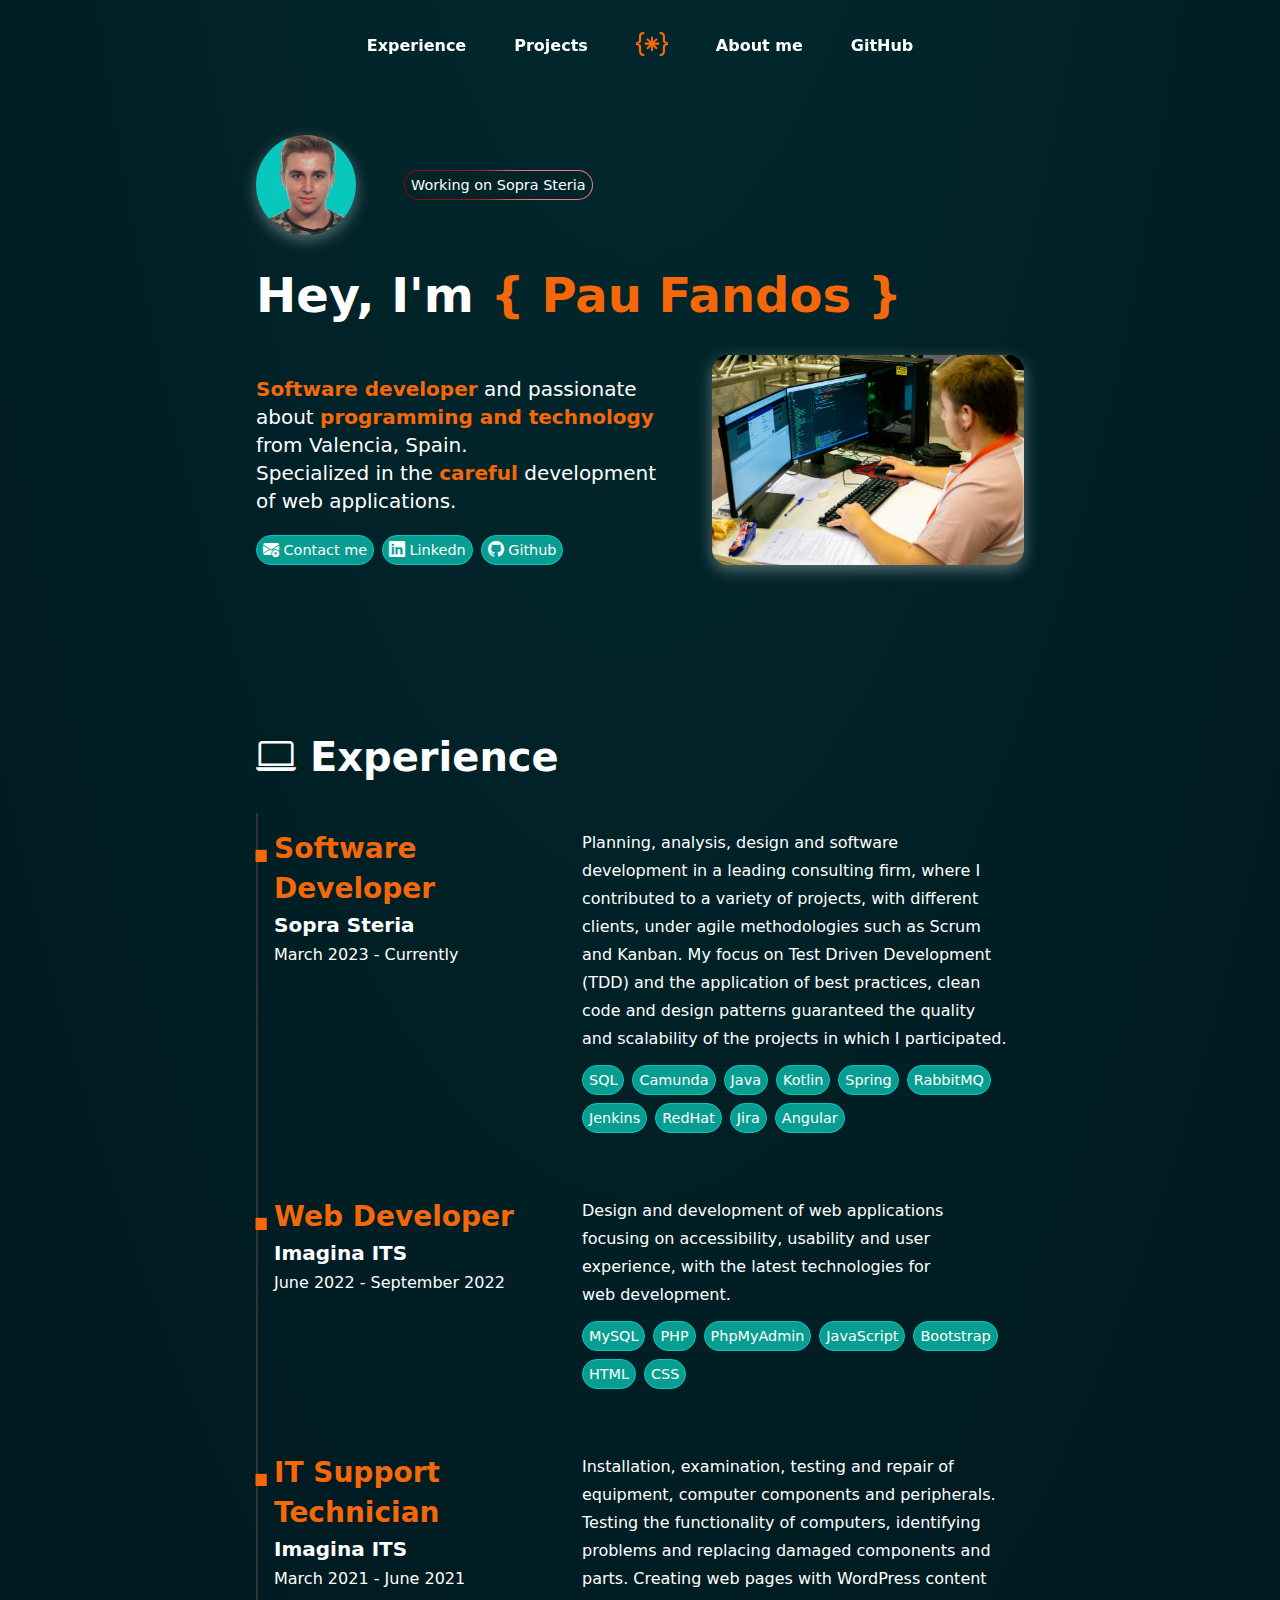
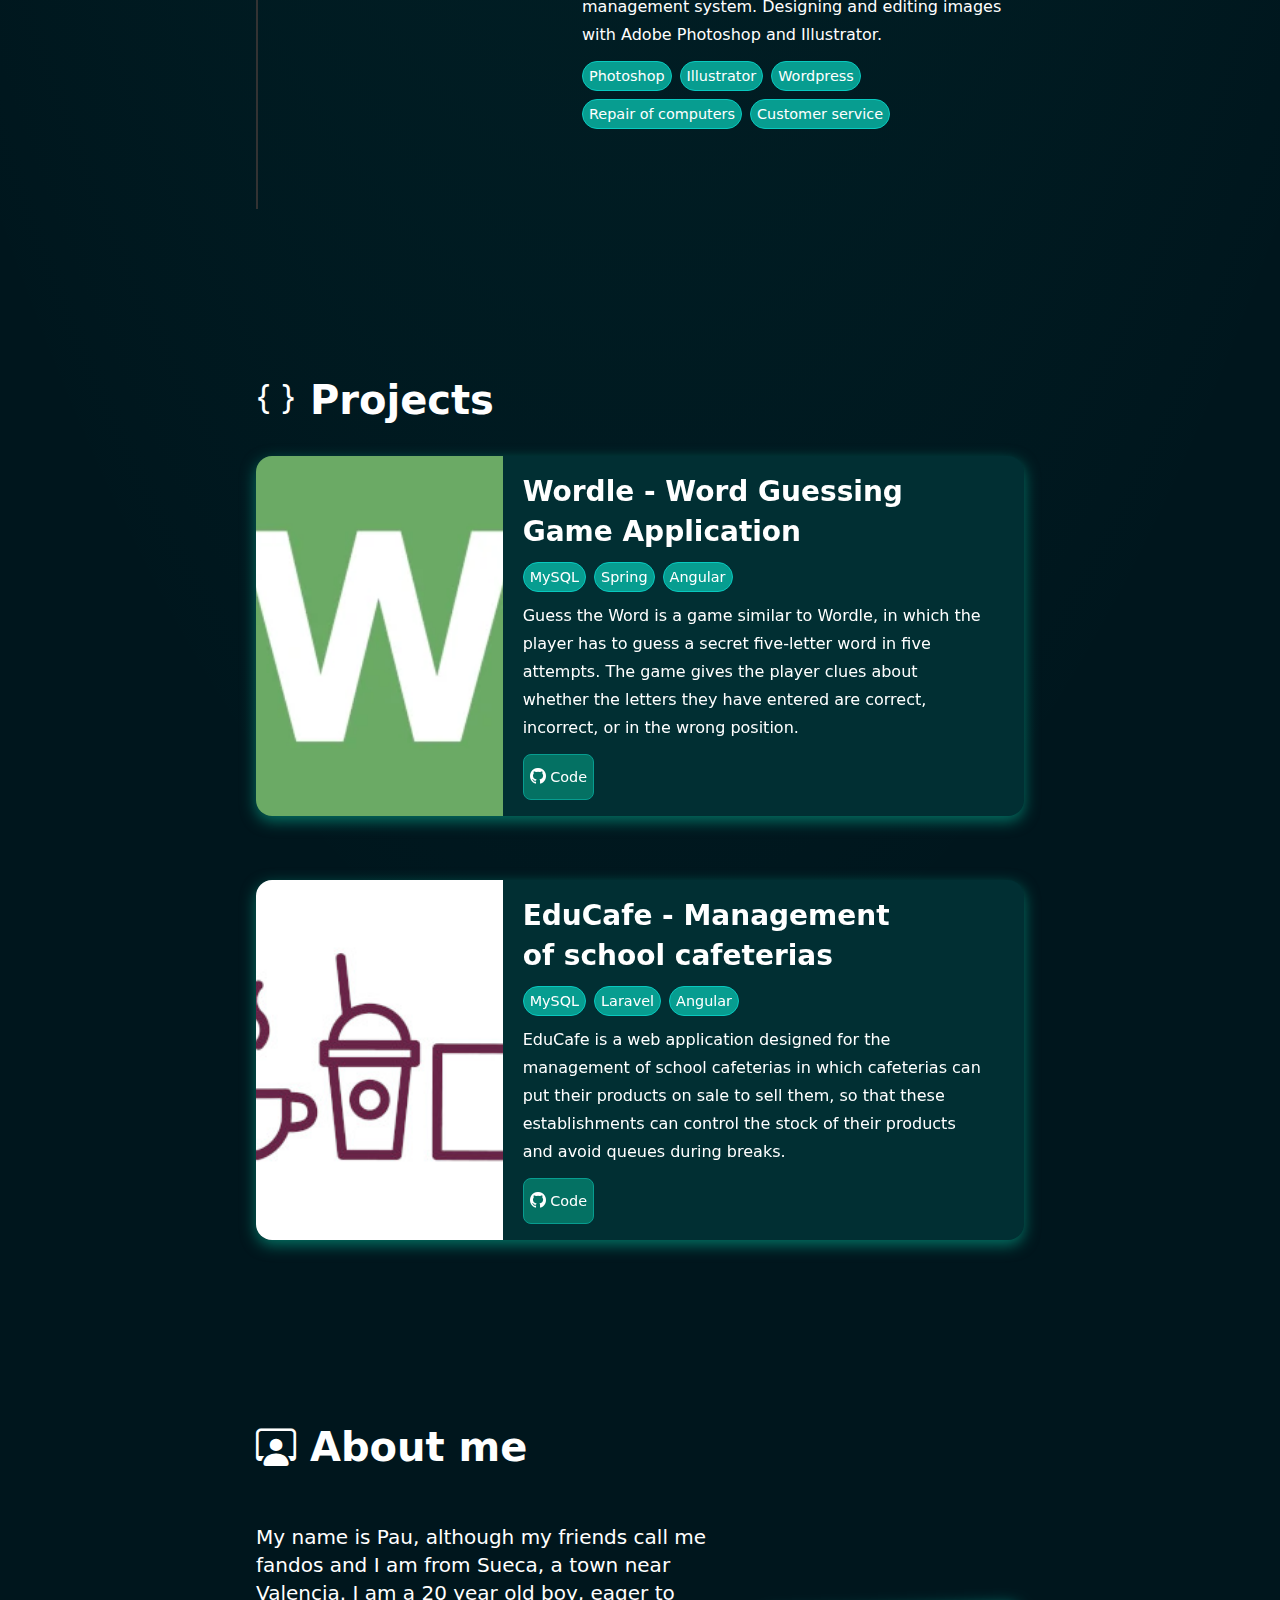
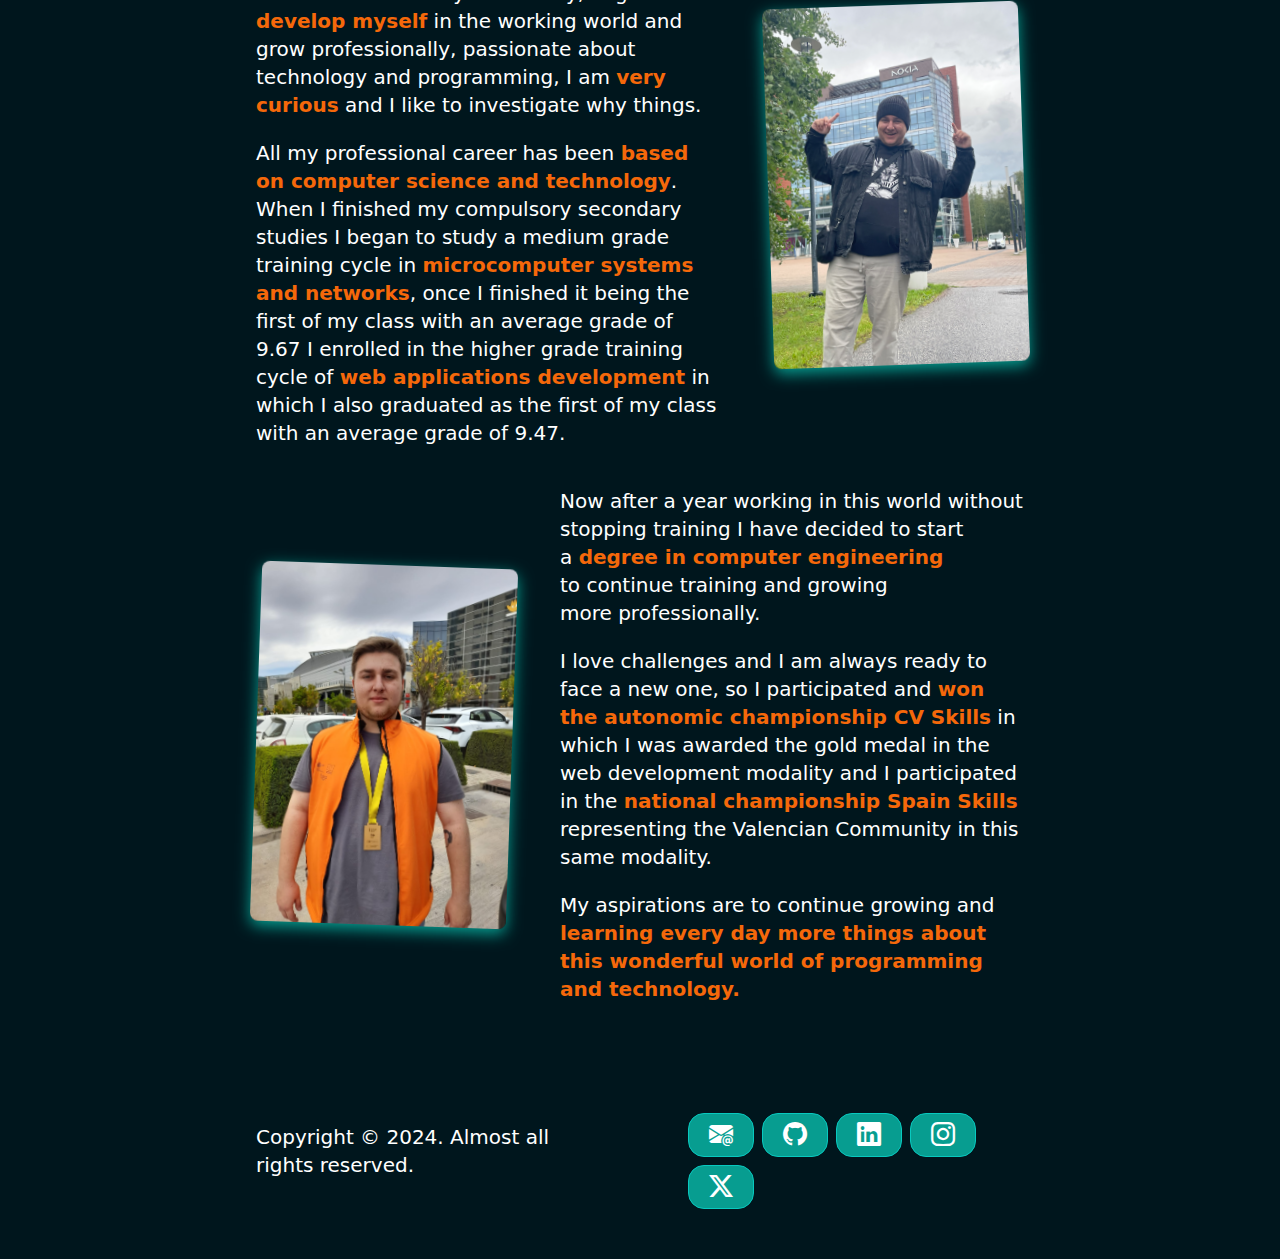
==== commit 5cee140b: "fix(color_details): Change badge and title colors" ====
--- a/index.html
+++ b/index.html
@@ -13,10 +13,10 @@
   <meta name="og:image:alt" content="Pau Fandos Portfolio Photo Image" />
 
   <link rel="canonical" href="https://fandos.dev" />
-  <link rel="canonical" href="https://fandos.dev/en" hreflang="en-GB" />
+  <link rel="canonical" href="https://fandos.dev/es" hreflang="es-ES" />
 
   <meta name="robots" content="index, follow" />
-  <meta name="theme-color" content="#0077a8" />
+  <meta name="theme-color" content="#08c9bf" />
 
   <link rel="shortcut icon" href="./assets/images/profile_photo.jpg" type="image/jpg" />
   <link rel="stylesheet" href="assets/styles/scss/main.css">
@@ -29,7 +29,7 @@
       <a class="c-navbar__item" href="#experience">Experience</a>
       <a class="c-navbar__item" href="#projects">Projects</a>
       <a class="c-navbar__item" href="#presentation"><i class="c-navbar__item--logo bi bi-braces-asterisk"></i></a>
-      <a class="c-navbar__item" href="#projects">About me</a>
+      <a class="c-navbar__item" href="#about-me">About me</a>
       <a class="c-navbar__item" href="https://github.com/paufandos" target="_blank" rel="noreferrer">GitHub</a>
     </nav>
   </header>
@@ -59,9 +59,9 @@
             applications.
           </p>
 
-          <aside class="l-flex l-flex--vertical-centered l-flex--gap-1 l-flex--gap-md-2">
+          <aside class="l-flex l-flex--vertical-centered l-flex--gap-2 l-flex--gap-md-2">
             <a href="mailto:fandosgorrispau@gmail.com" class="c-badge"><i class="bi bi-envelope-arrow-up-fill"></i>
-              Contactame</a>
+              Contact me</a>
             <a href="https://es.linkedin.com/in/paufandos" target="_blank" rel="noopener" class="c-badge"><i
                 class="bi bi-linkedin"></i> Linkedn</a>
             <a href="https://github.com/paufandos" target="_blank" rel="noopener" class="c-badge"><i
@@ -91,7 +91,7 @@
                 focus on Test Driven Development (TDD) and the application of best practices, clean code and design
                 patterns guaranteed the quality and scalability of the projects in which I participated. </p>
               <aside
-                class="l-flex l-flex--vertical-centered l-flex--wrap l-flex--gap-1 l-flex--gap-md-2 g--padding-top-5">
+                class="l-flex l-flex--vertical-centered l-flex--wrap l-flex--gap-2 l-flex--gap-md-2 g--padding-top-5">
                 <a href="https://www.oracle.com/es/database/" target="_blank" rel="noopener" class="c-badge">SQL</a>
                 <a href="https://camunda.com/" target="_blank" rel="noopener" class="c-badge">Camunda</a>
                 <a href="https://www.java.com/es/" class="c-badge">Java</a>
@@ -119,7 +119,7 @@
               <p>Design and development of web applications focusing on accessibility, usability and user experience,
                 with the latest technologies for web development.</p>
               <aside
-                class="l-flex l-flex--vertical-centered l-flex--wrap l-flex--gap-1 l-flex--gap-md-2 g--padding-top-5">
+                class="l-flex l-flex--vertical-centered l-flex--wrap l-flex--gap-2 l-flex--gap-md-2 g--padding-top-5">
                 <a href="https://www.mysql.com/" target="_blank" rel="noopener" class="c-badge">MySQL</a>
                 <a href="https://www.php.net/" target="_blank" rel="noopener" class="c-badge">PHP</a>
                 <a href="https://www.phpmyadmin.net/" class="c-badge">PhpMyAdmin</a>
@@ -149,7 +149,7 @@
                 Creating web pages with WordPress content management system.
                 Designing and editing images with Adobe Photoshop and Illustrator.</p>
               <aside
-                class="l-flex l-flex--vertical-centered l-flex--wrap l-flex--gap-1 l-flex--gap-md-2 g--padding-top-5">
+                class="l-flex l-flex--vertical-centered l-flex--wrap l-flex--gap-2 l-flex--gap-md-2 g--padding-top-5">
                 <a href="https://www.adobe.com/es/products/photoshop.html" target="_blank" rel="noopener"
                   class="c-badge">Photoshop</a>
                 <a href="https://www.adobe.com/es/products/illustrator.html" target="_blank" rel="noopener"
@@ -170,20 +170,20 @@
         <li class="c-card__item" id="card_1">
           <div class="c-card__content">
             <img class="c-card__img" src="assets/images/wordle.webp" alt="Wordle app">
-            <div class="c-card__content-text">
-              <h3>Wordle - Word Guessing Game Application</h3>
-              <aside
-                class="l-flex l-flex--vertical-centered l-flex--wrap l-flex--gap-1 l-flex--gap-md-2 g--padding-block-4">
-                <a href="https://www.mysql.com/" target="_blank" rel="noopener"
-                  class="c-badge c-badge--bg-primary">MySQL</a>
-                <a href="https://spring.io/" target="_blank" rel="noopener"
-                  class="c-badge c-badge--bg-primary">Spring</a>
-                <a href="https://angular.io/" target="_blank" rel="noopener"
-                  class="c-badge c-badge--bg-primary">Angular</a>
-              </aside>
-              <p>Guess the Word is a game similar to Wordle, in which the player has to guess a secret five-letter word
-                in five attempts. The game gives the player clues about whether the letters they have entered are
-                correct, incorrect, or in the wrong position.</p>
+            <div class="c-card__content-text l-flex l-flex--direction-column l-flex--space-between">
+              <div>
+                <h3>Wordle - Word Guessing Game Application</h3>
+                <aside
+                  class="l-flex l-flex--vertical-centered l-flex--wrap l-flex--gap-2 l-flex--gap-md-2 g--padding-block-4">
+                  <a href="https://www.mysql.com/" target="_blank" rel="noopener" class="c-badge">MySQL</a>
+                  <a href="https://spring.io/" target="_blank" rel="noopener" class="c-badge">Spring</a>
+                  <a href="https://angular.io/" target="_blank" rel="noopener" class="c-badge">Angular</a>
+                </aside>
+                <p>Guess the Word is a game similar to Wordle, in which the player has to guess a secret five-letter
+                  word
+                  in five attempts. The game gives the player clues about whether the letters they have entered are
+                  correct, incorrect, or in the wrong position.</p>
+              </div>
               <a href="https://github.com/paufandos/AdivinaLaPalabra" target="_blank" rel="noopener"
                 class="c-badge c-badge--btn"><i class="bi bi-github"></i> Code</a>
             </div>
@@ -193,20 +193,19 @@
         <li class="c-card__item" id="card_2">
           <div class="c-card__content">
             <img class="c-card__img" src="assets/images/educafe.jpg" alt="EduCafe">
-            <div class="c-card__content-text">
-              <h3>EduCafe - Management of school cafeterias</h3>
-              <aside
-                class="l-flex l-flex--vertical-centered l-flex--wrap l-flex--gap-1 l-flex--gap-md-2 g--padding-block-4">
-                <a href="https://www.mysql.com/" target="_blank" rel="noopener"
-                  class="c-badge c-badge--bg-primary">MySQL</a>
-                <a href="https://laravel.com/" target="_blank" rel="noopener"
-                  class="c-badge c-badge--bg-primary">Laravel</a>
-                <a href="https://angular.io/" target="_blank" rel="noopener"
-                  class="c-badge c-badge--bg-primary">Angular</a>
-              </aside>
-              <p>EduCafe is a web application designed for the management of school cafeterias in which cafeterias can
-                put their products on sale to sell them, so that these establishments can control the stock of their
-                products and avoid queues during breaks.</p>
+            <div class="c-card__content-text l-flex l-flex--direction-column l-flex--space-between">
+              <div>
+                <h3>EduCafe - Management of school cafeterias</h3>
+                <aside
+                  class="l-flex l-flex--vertical-centered l-flex--wrap l-flex--gap-2 l-flex--gap-md-2 g--padding-block-4">
+                  <a href="https://www.mysql.com/" target="_blank" rel="noopener" class="c-badge">MySQL</a>
+                  <a href="https://laravel.com/" target="_blank" rel="noopener" class="c-badge">Laravel</a>
+                  <a href="https://angular.io/" target="_blank" rel="noopener" class="c-badge">Angular</a>
+                </aside>
+                <p>EduCafe is a web application designed for the management of school cafeterias in which cafeterias can
+                  put their products on sale to sell them, so that these establishments can control the stock of their
+                  products and avoid queues during breaks.</p>
+              </div>
               <a href="https://github.com/paufandos/EduCafe" target="_blank" rel="noopener"
                 class="c-badge c-badge--btn"><i class="bi bi-github"></i> Code</a>
             </div>
@@ -219,7 +218,7 @@
       <h2><i class="bi bi-person-workspace"></i> About me</h2>
       <div>
         <article
-          class="l-flex l-flex--space-between l-flex--vertical-centered l-flex--gap-1 l-flex--gap-md-6 l-flex--wrap l-flex--nowrap-md">
+          class="l-flex l-flex--space-between l-flex--vertical-centered l-flex--gap-2 l-flex--gap-md-6 l-flex--wrap l-flex--nowrap-md">
           <div>
             <p>My name is Pau, although my friends call me fandos and I am from Sueca, a town near Valencia. I am a 20
               year
@@ -241,12 +240,14 @@
               grade
               of 9.47.</p>
           </div>
-          <img class="c-about-me-img c-about-me-img--right c-about-me-img--small" src="assets/images/nokia.jpg" alt="">
+          <img class="c-about-me-img c-about-me-img--right" src="assets/images/nokia.jpg"
+            alt="Pau Fandos visiting Nokia Headquarters">
         </article>
 
         <article
-          class="l-flex l-flex--space-between l-flex--vertical-centered l-flex--gap-1 l-flex--gap-md-6 l-flex--wrap l-flex--nowrap-md">
-          <img class="c-about-me-img c-about-me-img--left" src="assets/images/skills.JPG" alt="">
+          class="l-flex l-flex--space-between l-flex--vertical-centered l-flex--gap-2 l-flex--gap-md-6 l-flex--wrap l-flex--nowrap-md">
+          <img class="c-about-me-img c-about-me-img--left" src="assets/images/skills.JPG"
+            alt="Pau Fandos with gold medall in CVSkills championship.">
           <div>
             <p>Now after a year working in this world without stopping training I have decided to start a <span
                 class="c-remarkable">degree in
@@ -264,24 +265,24 @@
                 about this wonderful world of
                 programming and technology.</span></p>
           </div>
-
         </article>
       </div>
     </section>
   </main>
+
   <footer class="l-main-centered-content c-footer">
-    <section class="l-flex l-flex--space-between l-flex--vertical-centered l-flex--nowrap-md l-flex--wrap">
-      <p>Copyright &copy; 2024 - Developed by Pau Fandos</p>
-      <aside class="l-flex l-flex--vertical-centered l-flex--wrap l-flex--gap-1 l-flex--gap-md-2 g--padding-block-4">
-        <a href="mailto:fandosgorrispau@gmail.com" target="_blank" rel="noopener" class="c-badge"><i
+    <section class="l-flex l-flex--centered-sm l-flex--space-between-md l-flex--nowrap-md l-flex--wrap l-flex--gap-2">
+      <p>Copyright &copy; 2024. Almost all rights reserved.</p>
+      <aside class="l-flex l-flex--vertical-centered l-flex--wrap l-flex--gap-2 l-flex--gap-md-2 g--padding-block-4">
+        <a href="mailto:fandosgorrispau@gmail.com" target="_blank" rel="noopener" class="c-badge c-badge--big"><i
             class="bi bi-envelope-at-fill"></i></a>
-        <a href="https://github.com/paufandos" target="_blank" rel="noopener" class="c-badge"><i
+        <a href="https://github.com/paufandos" target="_blank" rel="noopener" class="c-badge c-badge--big"><i
             class="bi bi-github"></i></a>
-        <a href="https://es.linkedin.com/in/paufandos" target="_blank" rel="noopener"
-          class="c-badge"><i class="bi bi-linkedin"></i></a>
-        <a href="https://www.instagram.com/paufandos/" target="_blank" rel="noopener"
-          class="c-badge"><i class="bi bi-instagram"></i></a>
-        <a href="https://twitter.com/paufandos" target="_blank" rel="noopener" class="c-badge"><i
+        <a href="https://es.linkedin.com/in/paufandos" target="_blank" rel="noopener" class="c-badge c-badge--big"><i
+            class="bi bi-linkedin"></i></a>
+        <a href="https://www.instagram.com/paufandos/" target="_blank" rel="noopener" class="c-badge c-badge--big"><i
+            class="bi bi-instagram"></i></a>
+        <a href="https://twitter.com/paufandos" target="_blank" rel="noopener" class="c-badge c-badge--big"><i
             class="bi bi-twitter-x"></i></a>
       </aside>
     </section>
--- a/assets/styles/scss/main.css
+++ b/assets/styles/scss/main.css
@@ -1,7 +1,10 @@
 :root {
+  --default-font-family: system-ui, -apple-system, BlinkMacSystemFont, "Segoe UI", Roboto,
+    Oxygen, Ubuntu, Cantarell, "Open Sans", "Helvetica Neue", sans-serif;
   --default-line-height: 1.75rem;
   --default-font-size: 12px;
   --h1-font-size: 3rem;
+  --h1-font-size-sm: 2.6rem;
   --h2-font-size: 2.5rem;
   --h3-font-size: 2.25rem;
   --h4-font-size: 2rem;
@@ -22,6 +25,7 @@
   --primary-color-with-opcity-2: #08c9bf00;
   --bg-primary-color-without-opcity-1: #012429;
   --bg-primary-color-without-opcity-2: #00161d;
+  --bg-primary-color-dark: #012f33;
   --secondary-color-100: #fcc68d;
   --secondary-color-200: #faab61;
   --secondary-color-300: #f88935;
@@ -167,8 +171,8 @@
 }
 
 body {
+  min-height: var(--height-100-viewport);
   margin: var(--margin-0);
-  min-height: var(--height-100-viewport);
 }
 
 h1,
@@ -188,21 +192,27 @@
   text-decoration: none;
 }
 
-ol, li {
+ol,
+li {
   margin: var(--margin-0);
   padding: var(--padding-0);
   list-style: none;
 }
 
 * {
-  font-family: system-ui, -apple-system, BlinkMacSystemFont, "Segoe UI", Roboto, Oxygen, Ubuntu, Cantarell, "Open Sans", "Helvetica Neue", sans-serif;
+  font-family: var(--default-font-family);
   font-size: var(--default-font-size);
   color: var(--white-color-100);
 }
 
 h1 {
-  font-size: var(--h1-font-size);
+  font-size: var(--h1-font-size-sm);
   font-weight: var(--heading-font-weight);
+}
+@media (width > 768px) {
+  h1 {
+    font-size: var(--h1-font-size);
+  }
 }
 
 h2 {
@@ -244,12 +254,12 @@
 .l-flex--wrap {
   flex-wrap: wrap;
 }
-@media (min-width: 768px) {
+@media (width > 768px) {
   .l-flex--wrap-md {
     flex-wrap: wrap;
   }
 }
-@media (min-width: 992px) {
+@media (width > 992px) {
   .l-flex--wrap-lg {
     flex-wrap: wrap;
   }
@@ -257,12 +267,12 @@
 .l-flex--nowrap {
   flex-wrap: nowrap;
 }
-@media (min-width: 768px) {
+@media (width > 768px) {
   .l-flex--nowrap-md {
     flex-wrap: nowrap;
   }
 }
-@media (min-width: 992px) {
+@media (width > 992px) {
   .l-flex--nowrap-lg {
     flex-wrap: nowrap;
   }
@@ -272,6 +282,19 @@
 }
 .l-flex--space-between {
   justify-content: space-between;
+}
+@media (width > 768px) {
+  .l-flex--space-between-md {
+    justify-content: space-between;
+  }
+}
+.l-flex--space-around {
+  justify-content: space-around;
+}
+@media (width > 768px) {
+  .l-flex--space-around-md {
+    justify-content: space-around;
+  }
 }
 .l-flex--vertical-centered {
   align-items: center;
@@ -280,15 +303,21 @@
   justify-content: center;
   align-items: center;
 }
+@media (max-width: 768px) {
+  .l-flex--centered-sm {
+    justify-content: center;
+    align-items: center;
+  }
+}
 .l-flex--gap-0 {
   gap: var(--gap-0);
 }
-@media (min-width: 768px) {
+@media (width > 768px) {
   .l-flex--gap-md-0 {
     gap: var(--gap-0);
   }
 }
-@media (min-width: 992px) {
+@media (width > 992px) {
   .l-flex--gap-lg-0 {
     gap: var(--gap-0);
   }
@@ -296,12 +325,12 @@
 .l-flex--gap-1 {
   gap: var(--gap-1);
 }
-@media (min-width: 768px) {
+@media (width > 768px) {
   .l-flex--gap-md-1 {
     gap: var(--gap-1);
   }
 }
-@media (min-width: 992px) {
+@media (width > 992px) {
   .l-flex--gap-lg-1 {
     gap: var(--gap-1);
   }
@@ -309,12 +338,12 @@
 .l-flex--gap-2 {
   gap: var(--gap-2);
 }
-@media (min-width: 768px) {
+@media (width > 768px) {
   .l-flex--gap-md-2 {
     gap: var(--gap-2);
   }
 }
-@media (min-width: 992px) {
+@media (width > 992px) {
   .l-flex--gap-lg-2 {
     gap: var(--gap-2);
   }
@@ -322,12 +351,12 @@
 .l-flex--gap-3 {
   gap: var(--gap-3);
 }
-@media (min-width: 768px) {
+@media (width > 768px) {
   .l-flex--gap-md-3 {
     gap: var(--gap-3);
   }
 }
-@media (min-width: 992px) {
+@media (width > 992px) {
   .l-flex--gap-lg-3 {
     gap: var(--gap-3);
   }
@@ -335,12 +364,12 @@
 .l-flex--gap-4 {
   gap: var(--gap-4);
 }
-@media (min-width: 768px) {
+@media (width > 768px) {
   .l-flex--gap-md-4 {
     gap: var(--gap-4);
   }
 }
-@media (min-width: 992px) {
+@media (width > 992px) {
   .l-flex--gap-lg-4 {
     gap: var(--gap-4);
   }
@@ -348,12 +377,12 @@
 .l-flex--gap-5 {
   gap: var(--gap-5);
 }
-@media (min-width: 768px) {
+@media (width > 768px) {
   .l-flex--gap-md-5 {
     gap: var(--gap-5);
   }
 }
-@media (min-width: 992px) {
+@media (width > 992px) {
   .l-flex--gap-lg-5 {
     gap: var(--gap-5);
   }
@@ -361,12 +390,12 @@
 .l-flex--gap-6 {
   gap: var(--gap-6);
 }
-@media (min-width: 768px) {
+@media (width > 768px) {
   .l-flex--gap-md-6 {
     gap: var(--gap-6);
   }
 }
-@media (min-width: 992px) {
+@media (width > 992px) {
   .l-flex--gap-lg-6 {
     gap: var(--gap-6);
   }
@@ -382,12 +411,12 @@
 .l-main-centered-content {
   margin-inline: var(--margin-7);
 }
-@media (min-width: 762px) {
+@media (width > 768px) {
   .l-main-centered-content {
     margin-inline: var(--margin-10);
   }
 }
-@media (min-width: 992px) {
+@media (width > 992px) {
   .l-main-centered-content {
     margin-inline: 20dvw;
   }
@@ -412,15 +441,15 @@
   font-weight: 600;
 }
 .c-navbar__item:hover {
-  color: var(--primary-color-500);
+  color: var(--primary-color-400);
 }
 .c-navbar__item--logo {
   font-size: 2rem;
   font-weight: bold;
-  color: var(--secondary-color-500);
+  color: var(--secondary-color-400);
 }
 .c-navbar__item--logo:hover {
-  color: var(--secondary-color-500);
+  color: var(--primary-color-400);
 }
 
 @keyframes nav-shadown {
@@ -438,9 +467,6 @@
 .c-remarkable {
   font-weight: var(--heading-font-weight);
   font-size: inherit;
-  color: var(--primary-color-500);
-}
-.c-remarkable--secondary {
   color: var(--secondary-color-400);
 }
 
@@ -470,18 +496,22 @@
   padding-block: var(--padding-1);
   padding-inline: var(--padding-2);
   border-radius: var(--border-radius-6);
-  border: 1px solid var(--secondary-color-400);
-  background-color: var(--secondary-color-500);
+  border: 1px solid var(--primary-color-500);
+  background-color: var(--primary-color-600);
   font-size: 0.9rem;
   line-height: 1.25rem;
+  transition: all 0.3s cubic-bezier(0.4, 0, 0.2, 1);
   cursor: pointer;
 }
-@media (min-width: 768px) {
+.c-badge:hover {
+  transform: scale(1.05);
+}
+@media (min-width: var(--media-width-md)) {
   .c-badge {
     padding-inline: var(--padding-4);
   }
 }
-@media (min-width: 1100px) {
+@media (min-width: var(--media-width-xl)) {
   .c-badge {
     padding-inline: var(--padding-6);
   }
@@ -490,36 +520,36 @@
   border: 0;
   background-color: var(--bg-primary-color-without-opcity-1);
 }
-.c-badge--bg-primary {
-  border: 1px solid var(--primary-color-500);
-  background-color: var(--primary-color-600);
-}
 .c-badge--btn {
+  width: -moz-fit-content;
+  width: fit-content;
   padding-block: var(--padding-5);
+  margin-top: var(--margin-5);
   border-radius: var(--border-radius-4);
-  margin-top: var(--margin-5);
-  border: 1px solid var(--primary-color-700);
-  background-color: var(--primary-color-800);
-}
-.c-badge--hover-animation {
-  transition: all 0.3s cubic-bezier(0.4, 0, 0.2, 1);
-}
-.c-badge--hover-animation:hover {
-  transform: scale(1.05);
+  border: 1px solid var(--primary-color-600);
+  background-color: var(--primary-color-700);
+}
+.c-badge--big {
+  padding-block: var(--padding-3);
+  padding-inline: var(--padding-7);
+  border-radius: var(--border-radius-6);
+}
+.c-badge--big i {
+  font-size: 1.5rem;
 }
 
 .c-border-animation__container {
+  position: relative;
+  overflow: hidden;
   padding: 1px;
-  border-radius: 48px;
-  overflow: hidden;
-  position: relative;
+  border-radius: var(--border-radius-6);
 }
 .c-border-animation__effect {
+  position: absolute;
+  inset: -1000%;
+  z-index: -1;
   background-image: conic-gradient(from 90deg at 50% 50%, #ff7f7f, #970000, #ff7f7f);
   animation: spin 2s linear infinite;
-  inset: -1000%;
-  position: absolute;
-  z-index: -1;
 }
 
 @keyframes spin {
@@ -537,8 +567,8 @@
 }
 
 .c-timeline {
+  padding: var(--padding-6);
   border-left: 2px solid var(--grey-color-800);
-  padding: var(--padding-6);
 }
 .c-timeline__line {
   position: relative;
@@ -550,33 +580,35 @@
   top: -10px;
   font-size: 4rem;
   font-weight: bold;
-  color: var(--primary-color-500);
-}
-@media (min-width: 768px) {
+  color: var(--secondary-color-400);
+}
+@media (width > 768px) {
   .c-timeline__point {
     left: -24px;
   }
 }
-@media (min-width: 992px) {
+@media (width > 992px) {
   .c-timeline__point {
     left: -25px;
   }
 }
+.c-timeline h3,
+.c-timeline h4,
+.c-timeline p {
+  margin: var(--margin-0);
+}
 .c-timeline h3 {
-  margin: var(--margin-0);
   font-size: 1.75rem;
   line-height: 2.5rem;
-  color: var(--primary-color-500);
+  color: var(--secondary-color-400);
 }
 .c-timeline h4 {
-  margin: var(--margin-0);
   font-size: 1.25rem;
   line-height: 2rem;
 }
 .c-timeline p {
   font-size: 1rem;
   line-height: 1.75rem;
-  margin: 0;
 }
 
 .c-card {
@@ -589,11 +621,11 @@
   position: sticky;
   top: 10dvh;
   margin-bottom: var(--margin-16);
+  border-radius: var(--border-radius-6);
+  background-color: var(--bg-primary-color-dark);
   box-shadow: 0px 5px 15px var(--primary-color-700);
-  border-radius: var(--border-radius-6);
-  background-color: #012f33;
-}
-@media (min-width: 576px) {
+}
+@media (width > 576px) {
   .c-card__item {
     padding-right: var(--padding-8);
     margin-bottom: var(--margin-12);
@@ -603,7 +635,7 @@
   display: grid;
   grid-template-columns: 1fr;
 }
-@media (min-width: 576px) {
+@media (width > 576px) {
   .c-card__content {
     display: grid;
     grid-template-columns: 1fr 2fr;
@@ -613,7 +645,7 @@
 .c-card__content-text {
   padding: var(--padding-6);
 }
-@media (min-width: 576px) {
+@media (width > 576px) {
   .c-card__content-text {
     padding-block: var(--padding-6);
   }
@@ -626,7 +658,7 @@
   border-top-left-radius: var(--border-radius-6);
   border-top-right-radius: var(--border-radius-6);
 }
-@media (min-width: 576px) {
+@media (width > 576px) {
   .c-card__img {
     width: 100%;
     border-top-left-radius: var(--border-radius-6);
@@ -653,23 +685,23 @@
 .c-about-me-img {
   -o-object-fit: cover;
      object-fit: cover;
-  border-radius: var(--border-radius-4);
-  box-shadow: rgba(0, 234, 255, 0.257) 0px 8px 24px;
   transform: rotate(0);
   margin-bottom: var(--margin-10);
-}
-@media (min-width: 768px) {
+  border-radius: var(--border-radius-4);
+  box-shadow: 0px 5px 15px var(--primary-color-600);
+}
+@media (width > 768px) {
   .c-about-me-img--right {
+    transform: rotate(-2deg);
     margin-bottom: var(--margin-0);
-    transform: rotate(-2deg);
     height: 40dvh;
     min-width: 20dvw;
   }
 }
-@media (min-width: 768px) {
+@media (width > 768px) {
   .c-about-me-img--left {
+    transform: rotate(2deg);
     margin-bottom: var(--margin-0);
-    transform: rotate(2deg);
     height: 40dvh;
     min-width: 20dvw;
   }
@@ -678,7 +710,6 @@
 .c-footer {
   padding-block: var(--padding-10);
   margin-top: var(--margin-10);
-  background-color: transparent;
 }
 
 .g--padding {
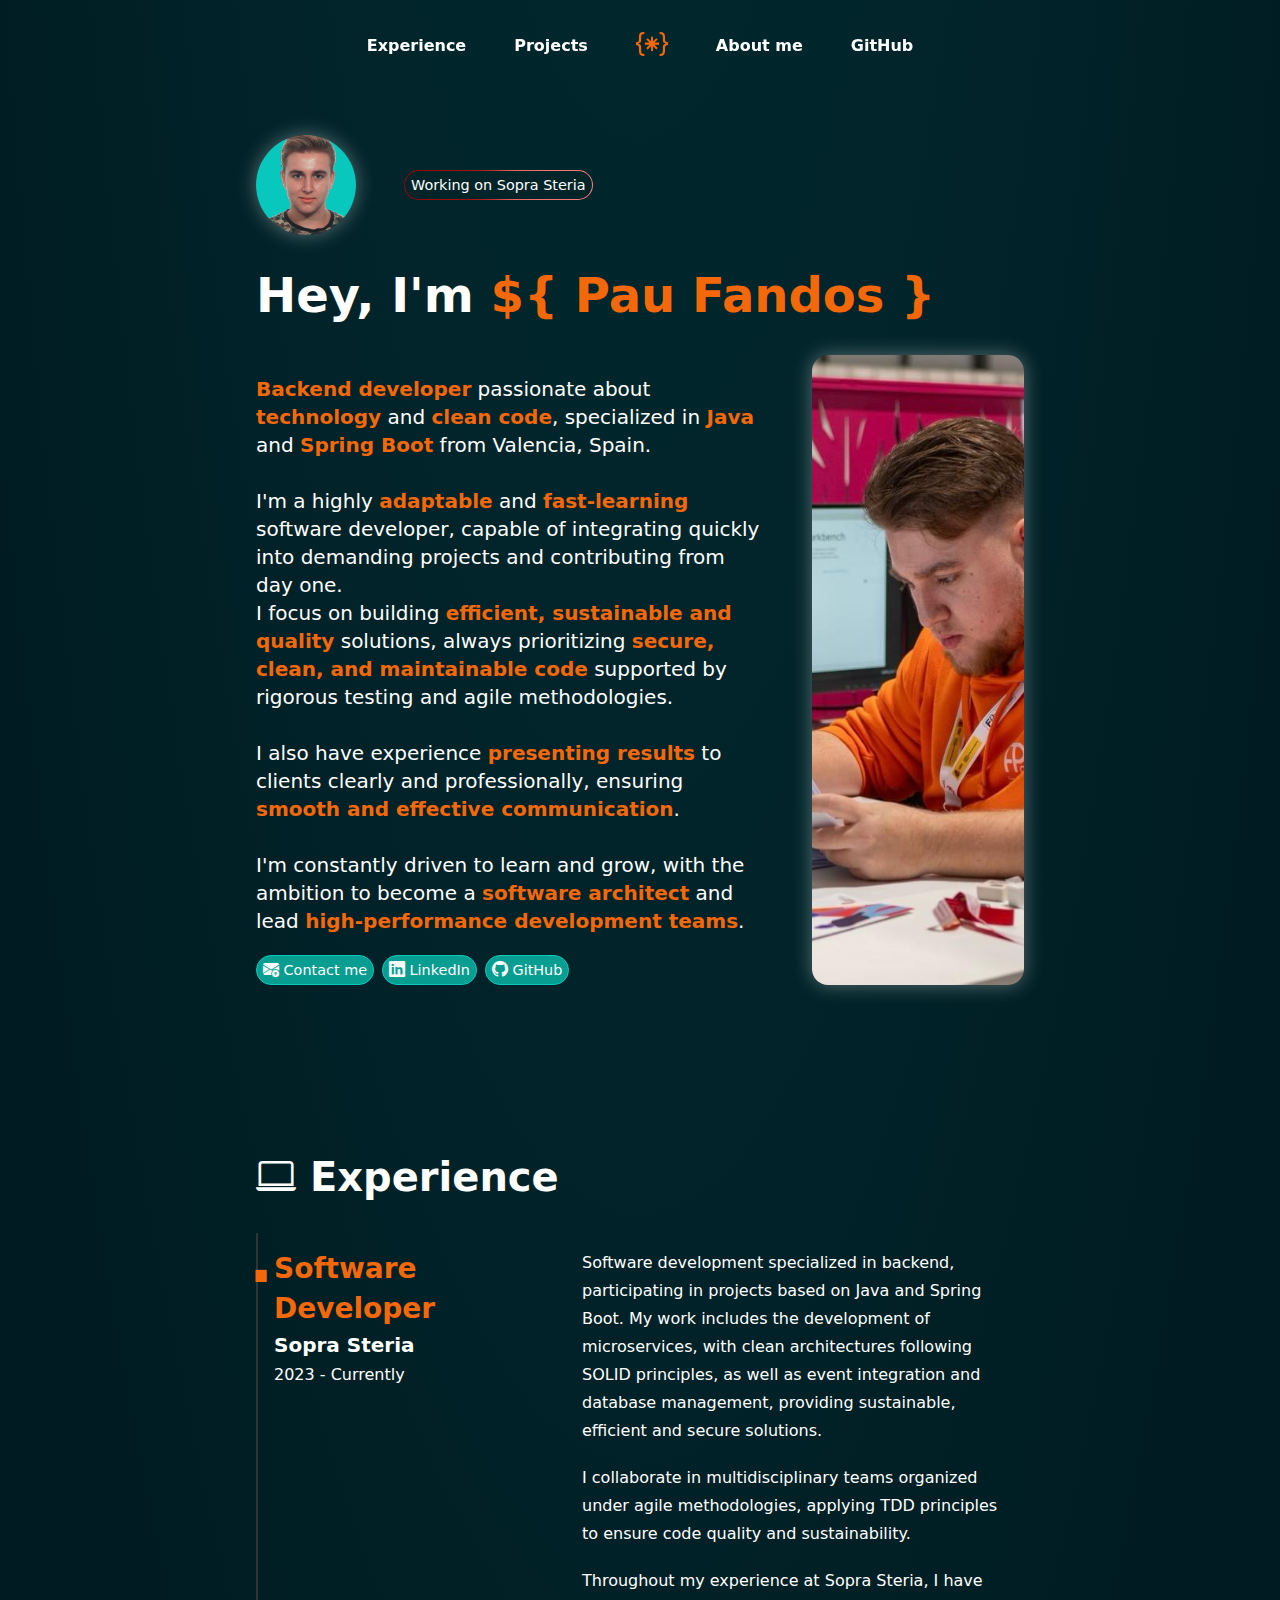
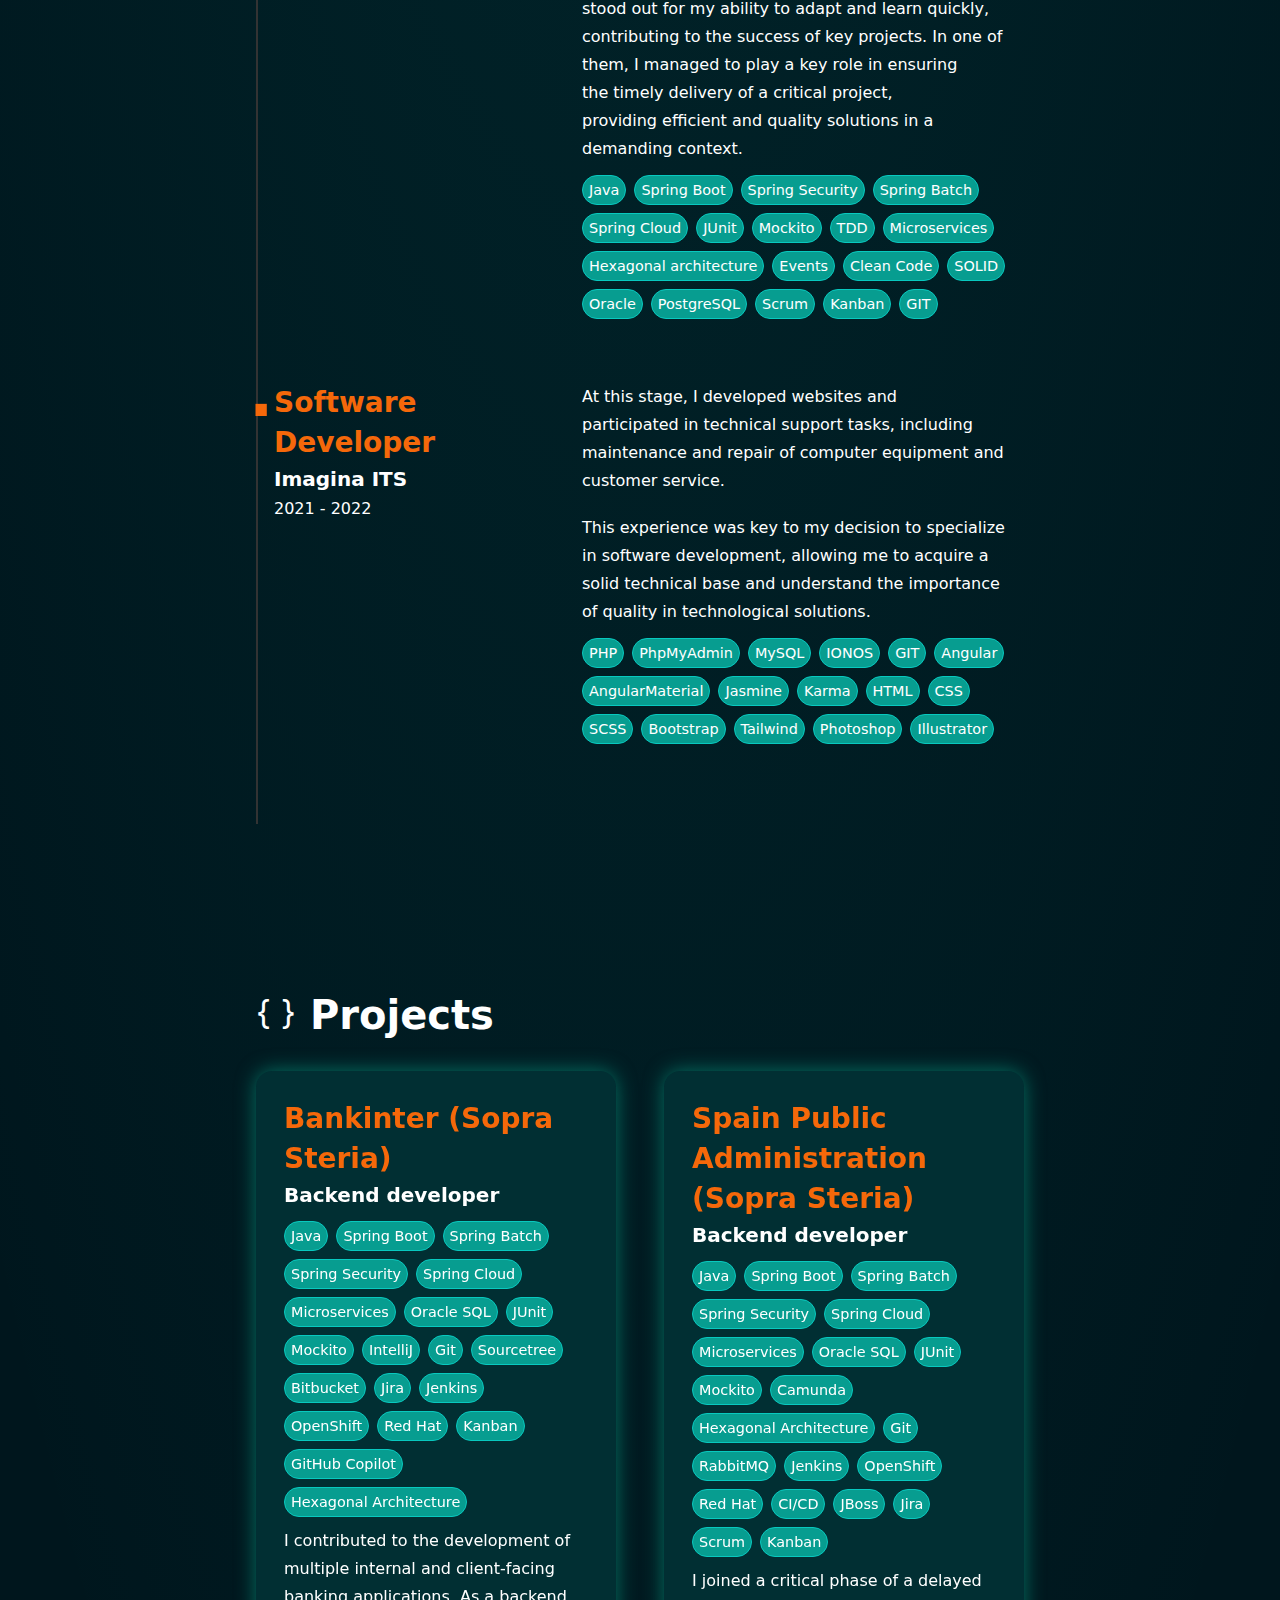
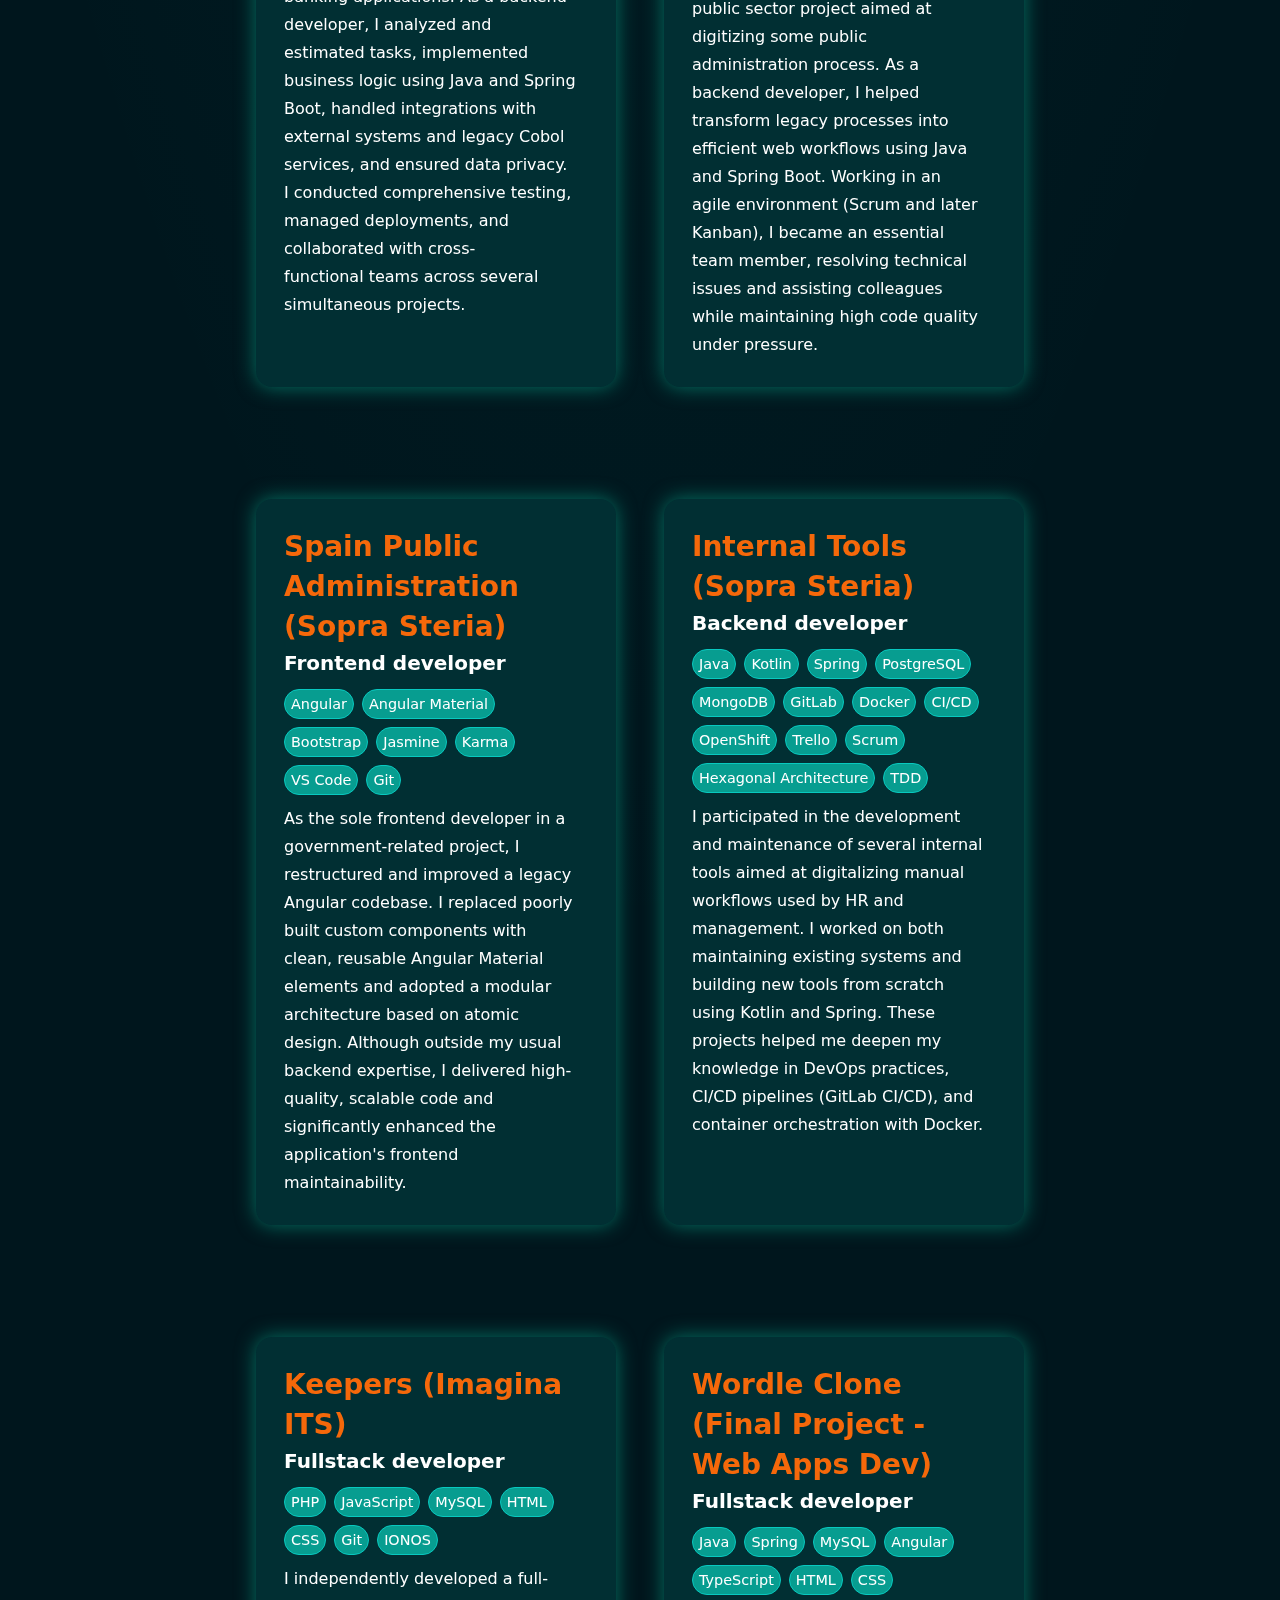
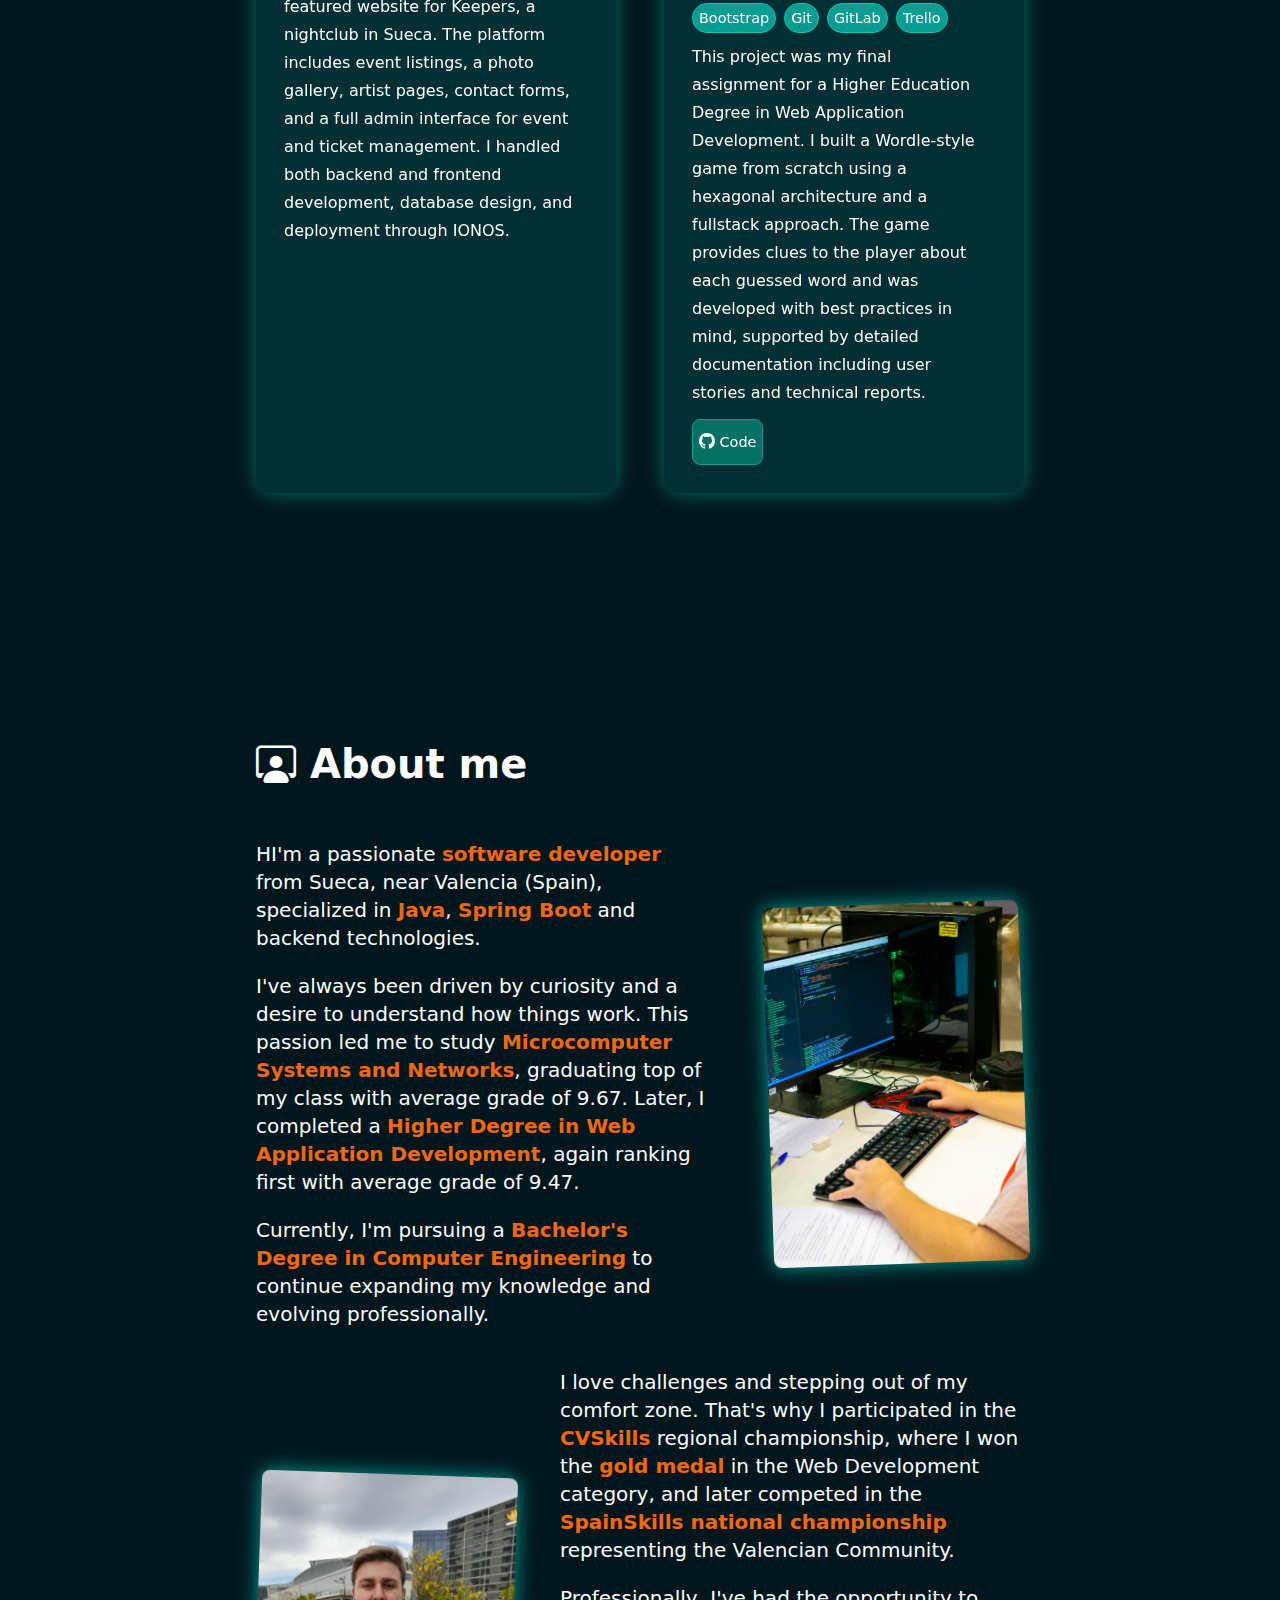
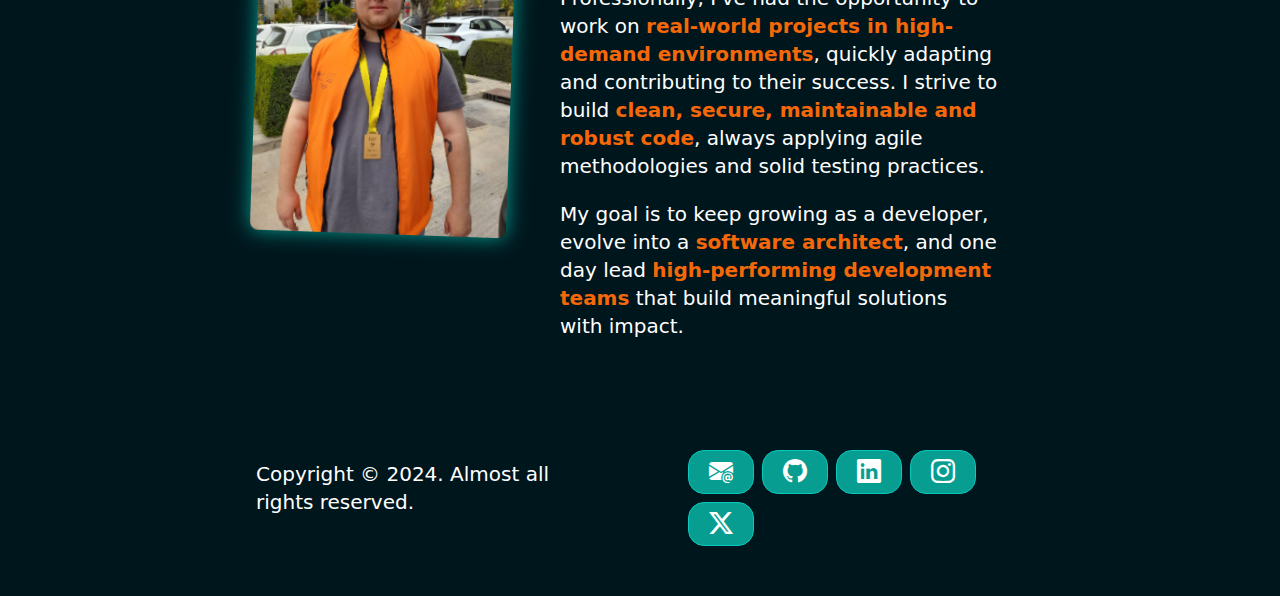
==== commit 6efc0557: "Update Sections" ====
--- a/index.html
+++ b/index.html
@@ -47,28 +47,53 @@
         </a>
       </aside>
 
-      <h1>Hey, I'm <span class="c-remarkable">{ Pau Fandos }</span></h1>
+      <h1>Hey, I'm <span class="c-remarkable">${ Pau Fandos }</span></h1>
       <div class="l-flex l-flex--gap-4 l-flex--gap-md-4 l-flex--gap-lg-6 l-flex--wrap l-flex--nowrap-md">
         <div class="l-flex l-flex--direction-column l-flex--space-between">
           <p>
-            <span class="c-remarkable c-remarkable--secondary">Software developer</span> and passionate about <span
-              class="c-remarkable c-remarkable--secondary">programming
-              and technology</span> from Valencia,
-            Spain.
-            <br>Specialized in the <span class="c-remarkable c-remarkable--secondary">careful</span> development of web
-            applications.
+            <span class="c-remarkable c-remarkable--secondary">Backend developer</span> passionate about <span
+              class="c-remarkable c-remarkable--secondary">technology</span> and <span
+              class="c-remarkable c-remarkable--secondary">clean code</span>, specialized in
+            <span class="c-remarkable c-remarkable--secondary">Java</span> and <span
+              class="c-remarkable c-remarkable--secondary">Spring Boot</span> from Valencia, Spain.
+            <br>
+            <br>
+
+            I'm a highly <span class="c-remarkable c-remarkable--secondary">adaptable</span> and <span
+              class="c-remarkable c-remarkable--secondary">fast-learning</span> software developer, capable of
+            integrating quickly into demanding projects and contributing from day one.
+            <br>
+            I focus on building <span class="c-remarkable c-remarkable--secondary">efficient, sustainable and
+              quality</span> solutions, always prioritizing <span class="c-remarkable c-remarkable--secondary">secure,
+              clean, and maintainable code</span> supported by rigorous testing and agile methodologies.
+            <br>
+            <br>
+
+            I also have experience <span class="c-remarkable c-remarkable--secondary">presenting results</span> to
+            clients clearly and professionally, ensuring <span class="c-remarkable c-remarkable--secondary">smooth and
+              effective communication</span>.
+            <br>
+            <br>
+
+            I'm constantly driven to learn and grow, with the ambition to become a <span
+              class="c-remarkable c-remarkable--secondary">software architect</span> and lead <span
+              class="c-remarkable c-remarkable--secondary">high-performance development teams</span>.
           </p>
 
           <aside class="l-flex l-flex--vertical-centered l-flex--gap-2 l-flex--gap-md-2">
-            <a href="mailto:fandosgorrispau@gmail.com" class="c-badge"><i class="bi bi-envelope-arrow-up-fill"></i>
-              Contact me</a>
-            <a href="https://es.linkedin.com/in/paufandos" target="_blank" rel="noopener" class="c-badge"><i
-                class="bi bi-linkedin"></i> Linkedn</a>
-            <a href="https://github.com/paufandos" target="_blank" rel="noopener" class="c-badge"><i
-                class="bi bi-github"></i> Github</a>
+            <a href="mailto:fandosgorrispau@gmail.com" class="c-badge">
+              <i class="bi bi-envelope-arrow-up-fill"></i> Contact me
+            </a>
+            <a href="https://es.linkedin.com/in/paufandos" target="_blank" rel="noopener" class="c-badge">
+              <i class="bi bi-linkedin"></i> LinkedIn
+            </a>
+            <a href="https://github.com/paufandos" target="_blank" rel="noopener" class="c-badge">
+              <i class="bi bi-github"></i> GitHub
+            </a>
           </aside>
         </div>
-        <img class="c-presentation-wrapper-img" src="assets/images/presentation_wrapper.jpg"
+
+        <img class="c-presentation-wrapper-img" src="assets/images/spainskills.jpeg"
           alt="Image of me competing in the CVSkills2023 championship.">
       </div>
 
@@ -83,26 +108,50 @@
               <div class="c-timeline__point">·</div>
               <h3>Software Developer</h3>
               <h4>Sopra Steria</h4>
-              <p>March 2023 - Currently</p>
-            </div>
-            <div>
-              <p>Planning, analysis, design and software development in a leading consulting firm, where I contributed
-                to a variety of projects, with different clients, under agile methodologies such as Scrum and Kanban. My
-                focus on Test Driven Development (TDD) and the application of best practices, clean code and design
-                patterns guaranteed the quality and scalability of the projects in which I participated. </p>
+              <p>2023 - Currently</p>
+            </div>
+            <div>
+              <p>Software development specialized in backend, participating in projects based on Java and Spring Boot.
+                My work includes the development of microservices, with clean architectures following SOLID principles,
+                as well as event integration and database management, providing sustainable, efficient and secure
+                solutions.</p>
+              <br>
+              <p>I collaborate in multidisciplinary teams organized under agile methodologies, applying TDD principles
+                to
+                ensure code quality and sustainability.</p>
+              <br>
+              <p>Throughout my experience at Sopra Steria, I have stood out for my ability to adapt and learn quickly,
+                contributing to the success of key projects. In one of them, I managed to play a key role in ensuring
+                the timely delivery of a critical project, providing efficient and quality solutions in a demanding
+                context.</p>
               <aside
                 class="l-flex l-flex--vertical-centered l-flex--wrap l-flex--gap-2 l-flex--gap-md-2 g--padding-top-5">
-                <a href="https://www.oracle.com/es/database/" target="_blank" rel="noopener" class="c-badge">SQL</a>
-                <a href="https://camunda.com/" target="_blank" rel="noopener" class="c-badge">Camunda</a>
                 <a href="https://www.java.com/es/" class="c-badge">Java</a>
-                <a href="https://kotlinlang.org/" target="_blank" rel="noopener" class="c-badge">Kotlin</a>
-                <a href="https://spring.io/" target="_blank" rel="noopener" class="c-badge">Spring</a>
-                <a href="https://www.rabbitmq.com/" target="_blank" rel="noopener" class="c-badge">RabbitMQ</a>
-                <a href="https://www.jenkins.io/" target="_blank" rel="noopener" class="c-badge">Jenkins</a>
-                <a href="https://www.redhat.com/es" target="_blank" rel="noopener" class="c-badge">RedHat</a>
-                <a href="https://www.atlassian.com/es/software/jira" target="_blank" rel="noopener"
-                  class="c-badge">Jira</a>
-                <a href="https://angular.io/" target="_blank" rel="noopener" class="c-badge">Angular</a>
+                <a href="https://spring.io/projects/spring-boot" target="_blank" rel="noopener" class="c-badge">Spring
+                  Boot</a>
+                <a href="https://spring.io/projects/spring-security" target="_blank" rel="noopener"
+                  class="c-badge">Spring Security</a>
+                <a href="https://spring.io/projects/spring-batch" target="_blank" rel="noopener" class="c-badge">Spring
+                  Batch</a>
+                <a href="https://spring.io/projects/spring-cloud" target="_blank" rel="noopener" class="c-badge">Spring
+                  Cloud</a>
+                <a href="https://junit.org/junit5/" target="_blank" rel="noopener" class="c-badge">JUnit</a>
+                <a href="https://site.mockito.org/" target="_blank" rel="noopener" class="c-badge">Mockito</a>
+                <a href="https://en.wikipedia.org/wiki/Test-driven_development" target="_blank" rel="noopener"
+                  class="c-badge">TDD</a>
+                <a href="https://microservices.io/" target="_blank" rel="noopener" class="c-badge">Microservices</a>
+                <a href="https://alistair.cockburn.us/hexagonal-architecture/" target="_blank" rel="noopener"
+                  class="c-badge">Hexagonal architecture</a>
+                <a href="https://www.baeldung.com/spring-events" target="_blank" rel="noopener"
+                  class="c-badge">Events</a>
+                <a href="https://g.co/kgs/mRZfmG9" target="_blank" rel="noopener" class="c-badge">Clean Code</a>
+                <a href="https://en.wikipedia.org/wiki/SOLID" target="_blank" rel="noopener" class="c-badge">SOLID</a>
+                <a href="https://www.oracle.com/es/database/" target="_blank" rel="noopener" class="c-badge">Oracle</a>
+                <a href="https://www.postgresql.org/" target="_blank" rel="noopener" class="c-badge">PostgreSQL</a>
+                <a href="https://www.scrum.org/" target="_blank" rel="noopener" class="c-badge">Scrum</a>
+                <a href="https://kanbanize.com/kanban-resources/getting-started/what-is-kanban" target="_blank"
+                  rel="noopener" class="c-badge">Kanban</a>
+                <a href="https://git-scm.com/" target="_blank" rel="noopener" class="c-badge">GIT</a>
               </aside>
             </div>
           </div>
@@ -111,52 +160,41 @@
           <div class="l-timeline">
             <div>
               <div class="c-timeline__point">·</div>
-              <h3>Web Developer</h3>
+              <h3>Software Developer</h3>
               <h4>Imagina ITS</h4>
-              <p>June 2022 - September 2022</p>
-            </div>
-            <div>
-              <p>Design and development of web applications focusing on accessibility, usability and user experience,
-                with the latest technologies for web development.</p>
+              <p>2021 - 2022</p>
+            </div>
+            <div>
+              <p>At this stage, I developed websites and participated in technical support tasks, including maintenance
+                and repair of computer equipment and customer service.</p>
+              <br>
+              <p>This experience was key to my decision to specialize in software development, allowing me to acquire a
+                solid technical base and understand the importance of quality in technological solutions.</p>
               <aside
                 class="l-flex l-flex--vertical-centered l-flex--wrap l-flex--gap-2 l-flex--gap-md-2 g--padding-top-5">
+                <a href="https://www.php.net/" target="_blank" rel="noopener" class="c-badge">PHP</a>
+                <a href="https://www.phpmyadmin.net/" target="_blank" rel="noopener" class="c-badge">PhpMyAdmin</a>
                 <a href="https://www.mysql.com/" target="_blank" rel="noopener" class="c-badge">MySQL</a>
-                <a href="https://www.php.net/" target="_blank" rel="noopener" class="c-badge">PHP</a>
-                <a href="https://www.phpmyadmin.net/" class="c-badge">PhpMyAdmin</a>
-                <a href="https://developer.mozilla.org/es/docs/Web/JavaScript" target="_blank" rel="noopener"
-                  class="c-badge">JavaScript</a>
+                <a href="https://www.ionos.es/" target="_blank" rel="noopener" class="c-badge">IONOS</a>
+                <a href="https://git-scm.com/" target="_blank" rel="noopener" class="c-badge">GIT</a>
+                <a href="https://angular.io/" target="_blank" rel="noopener" class="c-badge">Angular</a>
+                <a href="https://material.angular.io/" target="_blank" rel="noopener"
+                  class="c-badge">AngularMaterial</a>
+                <a href="https://jasmine.github.io/" target="_blank" rel="noopener" class="c-badge">Jasmine</a>
+                <a href="https://karma-runner.github.io/latest/index.html" target="_blank" rel="noopener"
+                  class="c-badge">Karma</a>
+                <a href="https://developer.mozilla.org/en-US/docs/Web/HTML" target="_blank" rel="noopener"
+                  class="c-badge">HTML</a>
+                <a href="https://developer.mozilla.org/en-US/docs/Web/CSS" target="_blank" rel="noopener"
+                  class="c-badge">CSS</a>
+                <a href="https://sass-lang.com/documentation/syntax#scss" target="_blank" rel="noopener"
+                  class="c-badge">SCSS</a>
                 <a href="https://getbootstrap.com/" target="_blank" rel="noopener" class="c-badge">Bootstrap</a>
-                <a href="https://developer.mozilla.org/es/docs/Web/HTML" target="_blank" rel="noopener" class="c-badge">
-                  HTML</a>
-                <a href="https://developer.mozilla.org/es/docs/Web/CSS" target="_blank" rel="noopener" class="c-badge">
-                  CSS</a>
-              </aside>
-            </div>
-          </div>
-        </li>
-        <li class="c-timeline__line">
-          <div class="l-timeline">
-            <div>
-              <div class="c-timeline__point">·</div>
-              <h3>IT Support Technician</h3>
-              <h4>Imagina ITS</h4>
-              <p>March 2021 - June 2021</p>
-            </div>
-            <div>
-              <p>Installation, examination, testing and repair of equipment, computer
-                components and peripherals. Testing the functionality of computers, identifying
-                problems and replacing damaged components and parts.
-                Creating web pages with WordPress content management system.
-                Designing and editing images with Adobe Photoshop and Illustrator.</p>
-              <aside
-                class="l-flex l-flex--vertical-centered l-flex--wrap l-flex--gap-2 l-flex--gap-md-2 g--padding-top-5">
-                <a href="https://www.adobe.com/es/products/photoshop.html" target="_blank" rel="noopener"
+                <a href="https://tailwindcss.com/" target="_blank" rel="noopener" class="c-badge">Tailwind</a>
+                <a href="https://www.adobe.com/products/photoshop.html" target="_blank" rel="noopener"
                   class="c-badge">Photoshop</a>
-                <a href="https://www.adobe.com/es/products/illustrator.html" target="_blank" rel="noopener"
+                <a href="https://www.adobe.com/products/illustrator.html" target="_blank" rel="noopener"
                   class="c-badge">Illustrator</a>
-                <a href="https://wordpress.com/es/" class="c-badge">Wordpress</a>
-                <a href="#experience" class="c-badge">Repair of computers</a>
-                <a href="#experience" class="c-badge">Customer service</a>
               </aside>
             </div>
           </div>
@@ -167,47 +205,178 @@
     <section id="projects" class="c-section">
       <h2><i class="bi bi-braces"></i> Projects</h2>
       <ul class="c-card">
-        <li class="c-card__item" id="card_1">
-          <div class="c-card__content">
-            <img class="c-card__img" src="assets/images/wordle.webp" alt="Wordle app">
-            <div class="c-card__content-text l-flex l-flex--direction-column l-flex--space-between">
-              <div>
-                <h3>Wordle - Word Guessing Game Application</h3>
-                <aside
-                  class="l-flex l-flex--vertical-centered l-flex--wrap l-flex--gap-2 l-flex--gap-md-2 g--padding-block-4">
-                  <a href="https://www.mysql.com/" target="_blank" rel="noopener" class="c-badge">MySQL</a>
-                  <a href="https://spring.io/" target="_blank" rel="noopener" class="c-badge">Spring</a>
-                  <a href="https://angular.io/" target="_blank" rel="noopener" class="c-badge">Angular</a>
-                </aside>
-                <p>Guess the Word is a game similar to Wordle, in which the player has to guess a secret five-letter
-                  word
-                  in five attempts. The game gives the player clues about whether the letters they have entered are
-                  correct, incorrect, or in the wrong position.</p>
-              </div>
-              <a href="https://github.com/paufandos/AdivinaLaPalabra" target="_blank" rel="noopener"
-                class="c-badge c-badge--btn"><i class="bi bi-github"></i> Code</a>
-            </div>
-          </div>
-        </li>
-
-        <li class="c-card__item" id="card_2">
-          <div class="c-card__content">
-            <img class="c-card__img" src="assets/images/educafe.jpg" alt="EduCafe">
-            <div class="c-card__content-text l-flex l-flex--direction-column l-flex--space-between">
-              <div>
-                <h3>EduCafe - Management of school cafeterias</h3>
-                <aside
-                  class="l-flex l-flex--vertical-centered l-flex--wrap l-flex--gap-2 l-flex--gap-md-2 g--padding-block-4">
-                  <a href="https://www.mysql.com/" target="_blank" rel="noopener" class="c-badge">MySQL</a>
-                  <a href="https://laravel.com/" target="_blank" rel="noopener" class="c-badge">Laravel</a>
-                  <a href="https://angular.io/" target="_blank" rel="noopener" class="c-badge">Angular</a>
-                </aside>
-                <p>EduCafe is a web application designed for the management of school cafeterias in which cafeterias can
-                  put their products on sale to sell them, so that these establishments can control the stock of their
-                  products and avoid queues during breaks.</p>
-              </div>
-              <a href="https://github.com/paufandos/EduCafe" target="_blank" rel="noopener"
-                class="c-badge c-badge--btn"><i class="bi bi-github"></i> Code</a>
+        <li class="c-card__item">
+          <div class="c-card__content-text l-flex l-flex--direction-column l-flex--space-between">
+            <div>
+              <h3>Bankinter (Sopra Steria)</h3>
+              <h4>Backend developer</h4>
+              <aside class="l-flex l-flex--vertical-centered l-flex--wrap l-flex--gap-2 g--padding-block-4">
+                <a href="https://www.java.com/" class="c-badge" target="_blank">Java</a>
+                <a href="https://spring.io/projects/spring-boot" class="c-badge" target="_blank">Spring Boot</a>
+                <a href="https://spring.io/projects/spring-batch" class="c-badge" target="_blank">Spring Batch</a>
+                <a href="https://spring.io/projects/spring-security" class="c-badge" target="_blank">Spring Security</a>
+                <a href="https://spring.io/projects/spring-cloud" class="c-badge" target="_blank">Spring Cloud</a>
+                <a href="https://microservices.io/" class="c-badge" target="_blank">Microservices</a>
+                <a href="https://www.oracle.com/database/" class="c-badge" target="_blank">Oracle SQL</a>
+                <a href="https://junit.org/" class="c-badge" target="_blank">JUnit</a>
+                <a href="https://site.mockito.org/" class="c-badge" target="_blank">Mockito</a>
+                <a href="https://www.jetbrains.com/idea/" class="c-badge" target="_blank">IntelliJ</a>
+                <a href="https://git-scm.com/" class="c-badge" target="_blank">Git</a>
+                <a href="https://www.sourcetreeapp.com/" class="c-badge" target="_blank">Sourcetree</a>
+                <a href="https://bitbucket.org/" class="c-badge" target="_blank">Bitbucket</a>
+                <a href="https://www.atlassian.com/software/jira" class="c-badge" target="_blank">Jira</a>
+                <a href="https://www.jenkins.io/" class="c-badge" target="_blank">Jenkins</a>
+                <a href="https://www.openshift.com/" class="c-badge" target="_blank">OpenShift</a>
+                <a href="https://www.redhat.com/" class="c-badge" target="_blank">Red Hat</a>
+                <a href="https://kanbanize.com/kanban-resources/getting-started/what-is-kanban" class="c-badge" target="_blank">Kanban</a>
+                <a href="https://github.com/features/copilot" class="c-badge" target="_blank">GitHub Copilot</a>
+                <a href="https://en.wikipedia.org/wiki/Hexagonal_architecture_(software)" class="c-badge" target="_blank">Hexagonal Architecture</a>
+              </aside>
+              <p>I contributed to the development of multiple internal and client-facing banking applications. As a
+                backend developer, I analyzed and estimated tasks, implemented business logic using Java and Spring
+                Boot, handled integrations with external systems and legacy Cobol services, and ensured data privacy. I
+                conducted comprehensive testing, managed deployments, and collaborated with cross-functional teams
+                across several simultaneous projects.</p>
+            </div>
+          </div>
+        </li>
+
+        <li class="c-card__item">
+          <div class="c-card__content-text l-flex l-flex--direction-column l-flex--space-between">
+            <div>
+              <h3>Spain Public Administration (Sopra Steria)</h3>
+              <h4>Backend developer</h4>
+              <aside class="l-flex l-flex--vertical-centered l-flex--wrap l-flex--gap-2 g--padding-block-4">
+                <a href="https://www.java.com/" class="c-badge" target="_blank">Java</a>
+                <a href="https://spring.io/projects/spring-boot" class="c-badge" target="_blank">Spring Boot</a>
+                <a href="https://spring.io/projects/spring-batch" class="c-badge" target="_blank">Spring Batch</a>
+                <a href="https://spring.io/projects/spring-security" class="c-badge" target="_blank">Spring Security</a>
+                <a href="https://spring.io/projects/spring-cloud" class="c-badge" target="_blank">Spring Cloud</a>
+                <a href="https://microservices.io/" class="c-badge" target="_blank">Microservices</a>
+                <a href="https://www.oracle.com/database/" class="c-badge" target="_blank">Oracle SQL</a>
+                <a href="https://junit.org/" class="c-badge" target="_blank">JUnit</a>
+                <a href="https://site.mockito.org/" class="c-badge" target="_blank">Mockito</a>
+                <a href="https://camunda.com/" class="c-badge" target="_blank">Camunda</a>
+                <a href="https://en.wikipedia.org/wiki/Hexagonal_architecture_(software)" class="c-badge" target="_blank">Hexagonal Architecture</a>
+                <a href="https://git-scm.com/" class="c-badge" target="_blank">Git</a>
+                <a href="https://www.rabbitmq.com/" class="c-badge" target="_blank">RabbitMQ</a>
+                <a href="https://www.jenkins.io/" class="c-badge" target="_blank">Jenkins</a>
+                <a href="https://www.openshift.com/" class="c-badge" target="_blank">OpenShift</a>
+                <a href="https://www.redhat.com/" class="c-badge" target="_blank">Red Hat</a>
+                <a href="https://about.gitlab.com/topics/ci-cd/" class="c-badge" target="_blank">CI/CD</a>
+                <a href="https://www.jboss.org/" class="c-badge" target="_blank">JBoss</a>
+                <a href="https://www.atlassian.com/software/jira" class="c-badge" target="_blank">Jira</a>
+                <a href="https://www.scrum.org/" class="c-badge" target="_blank">Scrum</a>
+                <a href="https://kanbanize.com/kanban-resources/getting-started/what-is-kanban" class="c-badge" target="_blank">Kanban</a>
+              </aside>
+              <p>I joined a critical phase of a delayed public sector project aimed at digitizing some public
+                administration process.
+                As a backend developer, I helped transform legacy processes into efficient web workflows
+                using Java and Spring Boot. Working in an agile environment (Scrum and later Kanban), I became an
+                essential team member, resolving technical issues and assisting colleagues while maintaining high code
+                quality under pressure.</p>
+
+            </div>
+          </div>
+        </li>
+
+        <li class="c-card__item">
+          <div class="c-card__content-text l-flex l-flex--direction-column l-flex--space-between">
+            <div>
+              <h3>Spain Public Administration (Sopra Steria)</h3>
+              <h4>Frontend developer</h4>
+              <aside class="l-flex l-flex--vertical-centered l-flex--wrap l-flex--gap-2 g--padding-block-4">
+                <a href="https://angular.io/" class="c-badge" target="_blank">Angular</a>
+                <a href="https://material.angular.io/" class="c-badge" target="_blank">Angular Material</a>
+                <a href="https://getbootstrap.com/" class="c-badge" target="_blank">Bootstrap</a>
+                <a href="https://jasmine.github.io/" class="c-badge" target="_blank">Jasmine</a>
+                <a href="https://karma-runner.github.io/" class="c-badge" target="_blank">Karma</a>
+                <a href="https://code.visualstudio.com/" class="c-badge" target="_blank">VS Code</a>
+                <a href="https://git-scm.com/" class="c-badge" target="_blank">Git</a>
+              </aside>
+              <p>As the sole frontend developer in a government-related project, I restructured and improved a legacy
+                Angular codebase. I replaced poorly built custom components with clean, reusable Angular Material
+                elements and adopted a modular architecture based on atomic design. Although outside my usual backend
+                expertise, I delivered high-quality, scalable code and significantly enhanced the application's frontend
+                maintainability.</p>
+            </div>
+          </div>
+        </li>
+
+        <li class="c-card__item">
+          <div class="c-card__content-text l-flex l-flex--direction-column l-flex--space-between">
+            <div>
+              <h3>Internal Tools (Sopra Steria)</h3>
+              <h4>Backend developer</h4>
+              <aside class="l-flex l-flex--vertical-centered l-flex--wrap l-flex--gap-2 g--padding-block-4">
+                <a href="https://www.java.com/" class="c-badge" target="_blank">Java</a>
+                <a href="https://kotlinlang.org/" class="c-badge" target="_blank">Kotlin</a>
+                <a href="https://spring.io/" class="c-badge" target="_blank">Spring</a>
+                <a href="https://www.postgresql.org/" class="c-badge" target="_blank">PostgreSQL</a>
+                <a href="https://www.mongodb.com/" class="c-badge" target="_blank">MongoDB</a>
+                <a href="https://about.gitlab.com/" class="c-badge" target="_blank">GitLab</a>
+                <a href="https://www.docker.com/" class="c-badge" target="_blank">Docker</a>
+                <a href="https://about.gitlab.com/topics/ci-cd/" class="c-badge" target="_blank">CI/CD</a>
+                <a href="https://www.openshift.com/" class="c-badge" target="_blank">OpenShift</a>
+                <a href="https://trello.com/" class="c-badge" target="_blank">Trello</a>
+                <a href="https://www.scrum.org/" class="c-badge" target="_blank">Scrum</a>
+                <a href="https://en.wikipedia.org/wiki/Hexagonal_architecture_(software)" class="c-badge" target="_blank">Hexagonal Architecture</a>
+                <a href="https://www.agilealliance.org/glossary/tdd/" class="c-badge" target="_blank">TDD</a>
+              </aside>
+              <p>I participated in the development and maintenance of several internal tools aimed at digitalizing
+                manual workflows used by HR and management. I worked on both maintaining existing systems and building
+                new tools from scratch using Kotlin and Spring. These projects helped me deepen my knowledge in DevOps
+                practices, CI/CD pipelines (GitLab CI/CD), and container orchestration with Docker.</p>
+            </div>
+          </div>
+        </li>
+
+        <li class="c-card__item">
+          <div class="c-card__content-text l-flex l-flex--direction-column l-flex--space-between">
+            <div>
+              <h3>Keepers (Imagina ITS)</h3>
+              <h4>Fullstack developer</h4>
+              <aside class="l-flex l-flex--vertical-centered l-flex--wrap l-flex--gap-2 g--padding-block-4">
+                <a href="https://www.php.net/" class="c-badge" target="_blank">PHP</a>
+                <a href="https://developer.mozilla.org/en-US/docs/Web/JavaScript" class="c-badge" target="_blank">JavaScript</a>
+                <a href="https://www.mysql.com/" class="c-badge" target="_blank">MySQL</a>
+                <a href="https://developer.mozilla.org/en-US/docs/Web/HTML" class="c-badge" target="_blank">HTML</a>
+                <a href="https://developer.mozilla.org/en-US/docs/Web/CSS" class="c-badge" target="_blank">CSS</a>
+                <a href="https://git-scm.com/" class="c-badge" target="_blank">Git</a>
+                <a href="https://www.ionos.es/" class="c-badge" target="_blank">IONOS</a>
+              </aside>
+              <p>I independently developed a full-featured website for Keepers, a nightclub in Sueca. The platform
+                includes event listings, a photo gallery, artist pages, contact forms, and a full admin interface for
+                event and ticket management. I handled both backend and frontend development, database design, and
+                deployment through IONOS.</p>
+            </div>
+          </div>
+        </li>
+
+        <li class="c-card__item">
+          <div class="c-card__content-text l-flex l-flex--direction-column l-flex--space-between">
+            <div>
+              <h3>Wordle Clone (Final Project - Web Apps Dev)</h3>
+              <h4>Fullstack developer</h4>
+              <aside class="l-flex l-flex--vertical-centered l-flex--wrap l-flex--gap-2 g--padding-block-4">
+                <a href="https://www.java.com/" class="c-badge" target="_blank">Java</a>
+                <a href="https://spring.io/" class="c-badge" target="_blank">Spring</a>
+                <a href="https://www.mysql.com/" class="c-badge" target="_blank">MySQL</a>
+                <a href="https://angular.io/" class="c-badge" target="_blank">Angular</a>
+                <a href="https://www.typescriptlang.org/" class="c-badge" target="_blank">TypeScript</a>
+                <a href="https://developer.mozilla.org/en-US/docs/Web/HTML" class="c-badge" target="_blank">HTML</a>
+                <a href="https://developer.mozilla.org/en-US/docs/Web/CSS" class="c-badge" target="_blank">CSS</a>
+                <a href="https://getbootstrap.com/" class="c-badge" target="_blank">Bootstrap</a>
+                <a href="https://git-scm.com/" class="c-badge" target="_blank">Git</a>
+                <a href="https://about.gitlab.com/" class="c-badge" target="_blank">GitLab</a>
+                <a href="https://trello.com/" class="c-badge" target="_blank">Trello</a>
+              </aside>
+              <p>This project was my final assignment for a Higher Education Degree in Web Application Development. I
+                built a Wordle-style game from scratch using a hexagonal architecture and a fullstack approach. The game
+                provides clues to the player about each guessed word and was developed with best practices in mind,
+                supported by detailed documentation including user stories and technical reports.</p>
+              <a href="https://github.com/paufandos/AdivinaLaPalabra" target="_blank" class="c-badge c-badge--btn"><i
+                  class="bi bi-github"></i> Code</a>
             </div>
           </div>
         </li>
@@ -220,50 +389,36 @@
         <article
           class="l-flex l-flex--space-between l-flex--vertical-centered l-flex--gap-2 l-flex--gap-md-6 l-flex--wrap l-flex--nowrap-md">
           <div>
-            <p>My name is Pau, although my friends call me fandos and I am from Sueca, a town near Valencia. I am a 20
-              year
-              old boy, eager to <span class="c-remarkable">develop myself</span> in the working world and grow
-              professionally, passionate about technology
-              and
-              programming, I am <span class="c-remarkable">very curious</span> and I like to investigate why things.</p>
-            <p>
-              All my professional career has been <span class="c-remarkable">based on computer science and
-                technology</span>. When I finished my
-              compulsory
-              secondary studies I began to study a medium grade training cycle in <span
-                class="c-remarkable">microcomputer systems and networks</span>,
-              once I
-              finished it being the first of my class with an average grade of 9.67 I enrolled in the higher grade
-              training
-              cycle of <span class="c-remarkable">web applications development</span> in which I also graduated as the
-              first of my class with an average
-              grade
-              of 9.47.</p>
-          </div>
-          <img class="c-about-me-img c-about-me-img--right" src="assets/images/nokia.jpg"
+            <p>HI'm a passionate <span class="c-remarkable">software developer</span> from Sueca, near Valencia
+              (Spain), specialized in <span class="c-remarkable">Java</span>, <span class="c-remarkable">Spring
+                Boot</span> and backend technologies.</p>
+            <p>I've always been driven by curiosity and a desire to understand how things work. This passion led me to
+              study <span class="c-remarkable">Microcomputer Systems and Networks</span>, graduating top of my class
+              with average grade of 9.67. Later, I completed a <span class="c-remarkable">Higher Degree in Web Application
+                Development</span>, again ranking first with average grade of 9.47.</p>
+            <p>Currently, I'm pursuing a <span class="c-remarkable">Bachelor's Degree in Computer Engineering</span> to
+              continue expanding my knowledge and evolving professionally.</p>
+          </div>
+          <img class="c-about-me-img c-about-me-img--right" src="assets/images/presentation_wrapper.jpg"
             alt="Pau Fandos visiting Nokia Headquarters">
         </article>
 
         <article
           class="l-flex l-flex--space-between l-flex--vertical-centered l-flex--gap-2 l-flex--gap-md-6 l-flex--wrap l-flex--nowrap-md">
           <img class="c-about-me-img c-about-me-img--left" src="assets/images/skills.JPG"
-            alt="Pau Fandos with gold medall in CVSkills championship.">
+            alt="Pau Fandos with gold medal at CVSkills championship.">
           <div>
-            <p>Now after a year working in this world without stopping training I have decided to start a <span
-                class="c-remarkable">degree in
-                computer
-                engineering</span> to continue training and growing more professionally. </p>
-            <p>I love challenges and I am always ready to face a new one, so I participated and <span
-                class="c-remarkable">won the autonomic
-                championship
-                CV Skills</span> in which I was awarded the gold medal in the web development modality and I
-              participated in the
-              <span class="c-remarkable">national championship Spain Skills</span> representing the Valencian Community
-              in this same modality.
-            </p>
-            <p>My aspirations are to continue growing and <span class="c-remarkable">learning every day more things
-                about this wonderful world of
-                programming and technology.</span></p>
+            <p>I love challenges and stepping out of my comfort zone. That's why I participated in the <span
+                class="c-remarkable">CVSkills</span> regional championship, where I won the <span
+                class="c-remarkable">gold medal</span> in the Web Development category, and later competed in the <span
+                class="c-remarkable">SpainSkills national championship</span> representing the Valencian Community.</p>
+            <p>Professionally, I've had the opportunity to work on <span class="c-remarkable">real-world projects in
+                high-demand environments</span>, quickly adapting and contributing to their success. I strive to build
+              <span class="c-remarkable">clean, secure, maintainable and robust code</span>, always applying agile
+              methodologies and solid testing practices.</p>
+            <p>My goal is to keep growing as a developer, evolve into a <span class="c-remarkable">software
+                architect</span>, and one day lead <span class="c-remarkable">high-performing development teams</span>
+              that build meaningful solutions with impact.</p>
           </div>
         </article>
       </div>
--- a/assets/styles/scss/main.css
+++ b/assets/styles/scss/main.css
@@ -181,7 +181,7 @@
 h4,
 h5,
 h6 {
-  text-wrap: balance;
+  text-wrap: auto;
 }
 
 p {
@@ -455,8 +455,7 @@
 @keyframes nav-shadown {
   to {
     background-color: rgba(255, 255, 255, 0.4);
-    -webkit-backdrop-filter: blur(5px);
-            backdrop-filter: blur(5px);
+    backdrop-filter: blur(5px);
   }
 }
 .c-section {
@@ -473,10 +472,11 @@
 .c-profile-img {
   width: 50px;
   height: 50px;
-  -o-object-fit: cover;
-     object-fit: cover;
+  object-fit: cover;
   border-radius: var(--border-radius-full);
-  box-shadow: 0px 5px 15px var(--light-box-shadow-color);
+  -webkit-box-shadow: 0px 0px 20px var(--light-box-shadow-color);
+  -moz-box-shadow: 0px 0px 20px var(--light-box-shadow-color);
+  box-shadow: 0px 0px 20px var(--light-box-shadow-color);
 }
 @media (width > 768px) {
   .c-profile-img {
@@ -521,7 +521,6 @@
   background-color: var(--bg-primary-color-without-opcity-1);
 }
 .c-badge--btn {
-  width: -moz-fit-content;
   width: fit-content;
   padding-block: var(--padding-5);
   margin-top: var(--margin-5);
@@ -560,10 +559,11 @@
 .c-presentation-wrapper-img {
   width: 100%;
   aspect-ratio: 16/9;
-  -o-object-fit: cover;
-     object-fit: cover;
+  object-fit: cover;
   border-radius: var(--border-radius-6);
-  box-shadow: 0px 5px 15px var(--light-box-shadow-color);
+  -webkit-box-shadow: 0px 0px 20px var(--light-box-shadow-color);
+  -moz-box-shadow: 0px 0px 20px var(--light-box-shadow-color);
+  box-shadow: 0px 0px 20px var(--light-box-shadow-color);
 }
 
 .c-timeline {
@@ -613,6 +613,15 @@
 
 .c-card {
   padding: var(--padding-0);
+  display: grid;
+  grid-template-columns: 1fr;
+}
+@media (width > 576px) {
+  .c-card {
+    display: grid;
+    grid-template-columns: 1fr 1fr;
+    gap: var(--gap-6);
+  }
 }
 .c-card #card_2 {
   margin-bottom: var(--margin-0);
@@ -620,10 +629,13 @@
 .c-card__item {
   position: sticky;
   top: 10dvh;
+  padding: var(--padding-5);
   margin-bottom: var(--margin-16);
   border-radius: var(--border-radius-6);
   background-color: var(--bg-primary-color-dark);
-  box-shadow: 0px 5px 15px var(--primary-color-700);
+  -webkit-box-shadow: 0px 0px 20px var(--primary-color-700);
+  -moz-box-shadow: 0px 0px 20px var(--primary-color-700);
+  box-shadow: 0px 0px 20px var(--primary-color-700);
 }
 @media (width > 576px) {
   .c-card__item {
@@ -653,8 +665,7 @@
 .c-card__img {
   width: 100%;
   height: 100%;
-  -o-object-fit: cover;
-     object-fit: cover;
+  object-fit: cover;
   border-top-left-radius: var(--border-radius-6);
   border-top-right-radius: var(--border-radius-6);
 }
@@ -670,6 +681,7 @@
   margin: var(--margin-0);
   font-size: 1.75rem;
   line-height: 2.5rem;
+  color: var(--secondary-color-400);
 }
 .c-card h4 {
   margin: var(--margin-0);
@@ -683,12 +695,13 @@
 }
 
 .c-about-me-img {
-  -o-object-fit: cover;
-     object-fit: cover;
+  object-fit: cover;
   transform: rotate(0);
   margin-bottom: var(--margin-10);
   border-radius: var(--border-radius-4);
-  box-shadow: 0px 5px 15px var(--primary-color-600);
+  -webkit-box-shadow: 0px 0px 20px var(--primary-color-600);
+  -moz-box-shadow: 0px 0px 20px var(--primary-color-600);
+  box-shadow: 0px 0px 20px var(--primary-color-600);
 }
 @media (width > 768px) {
   .c-about-me-img--right {
@@ -1112,4 +1125,6 @@
 }
 .g--padding-right-20 {
   padding-right: var(--padding-20);
-}/*# sourceMappingURL=main.css.map */+}
+
+/*# sourceMappingURL=main.css.map */
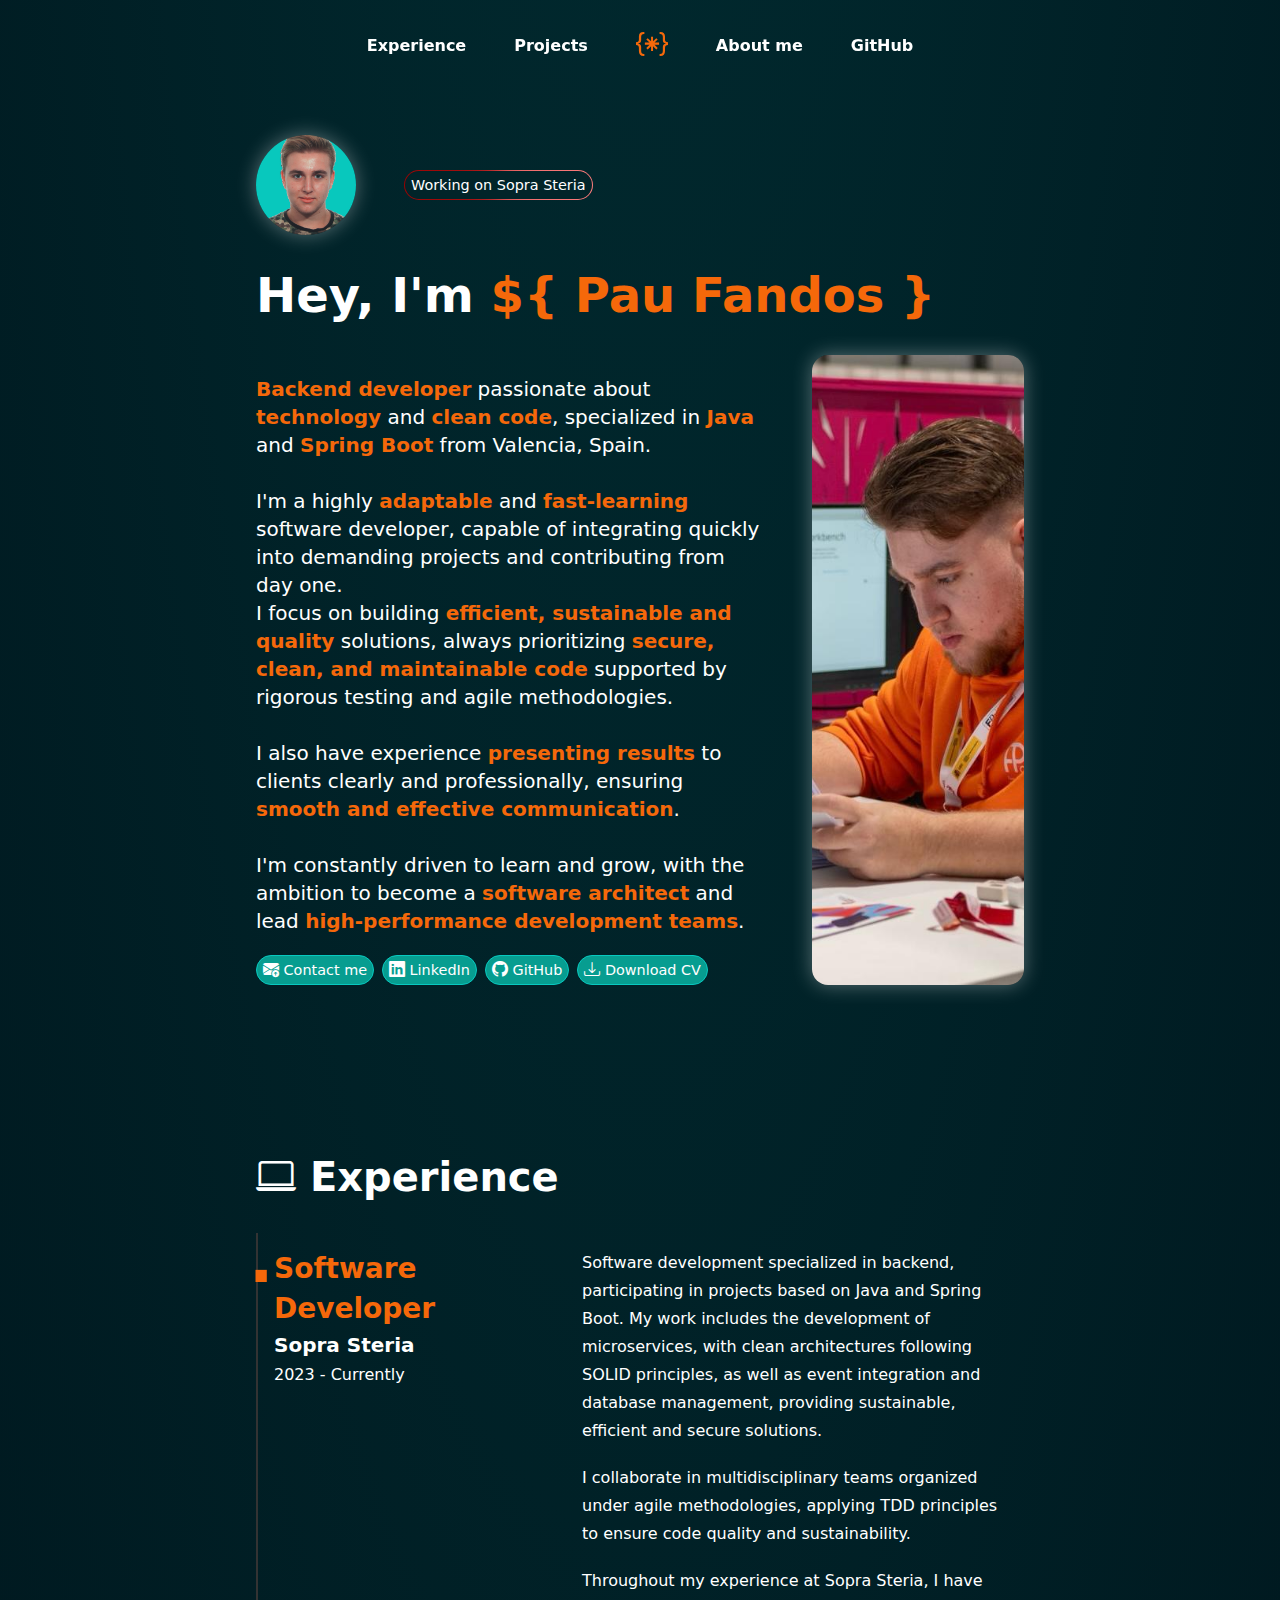
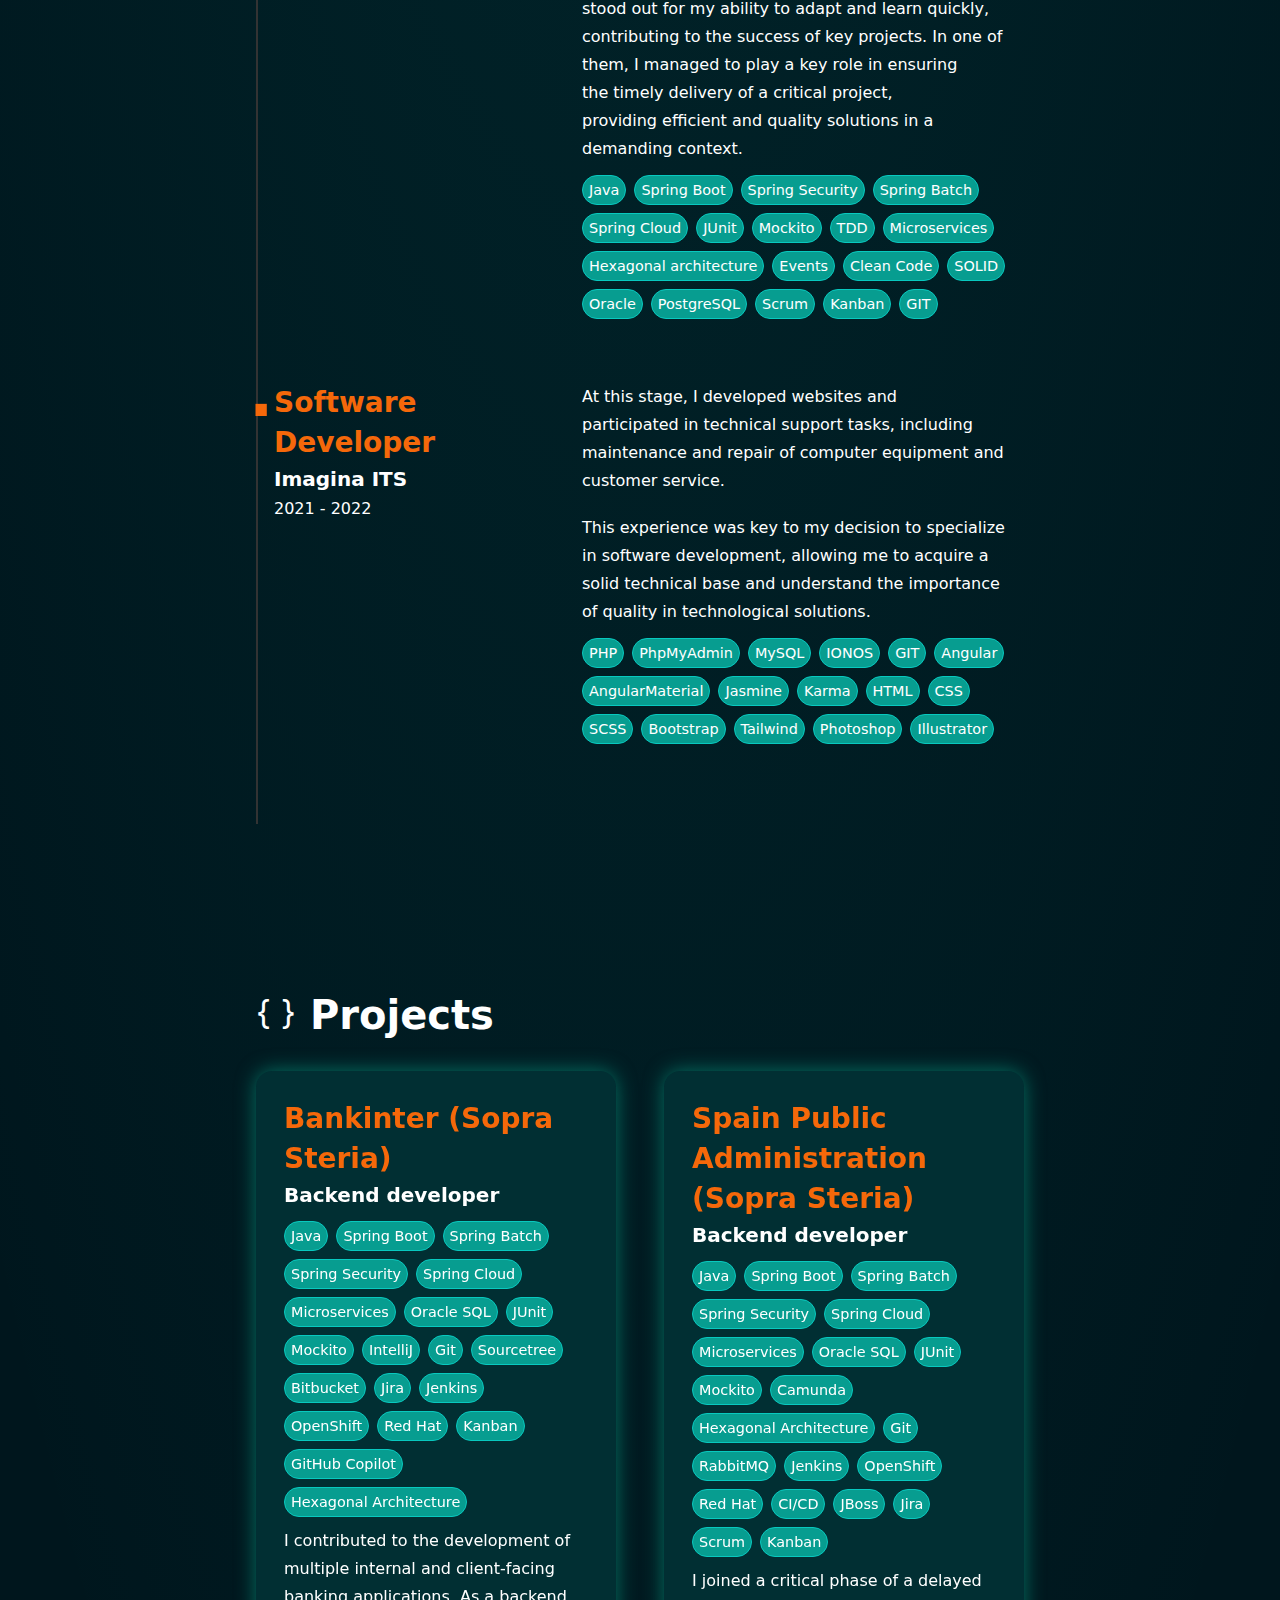
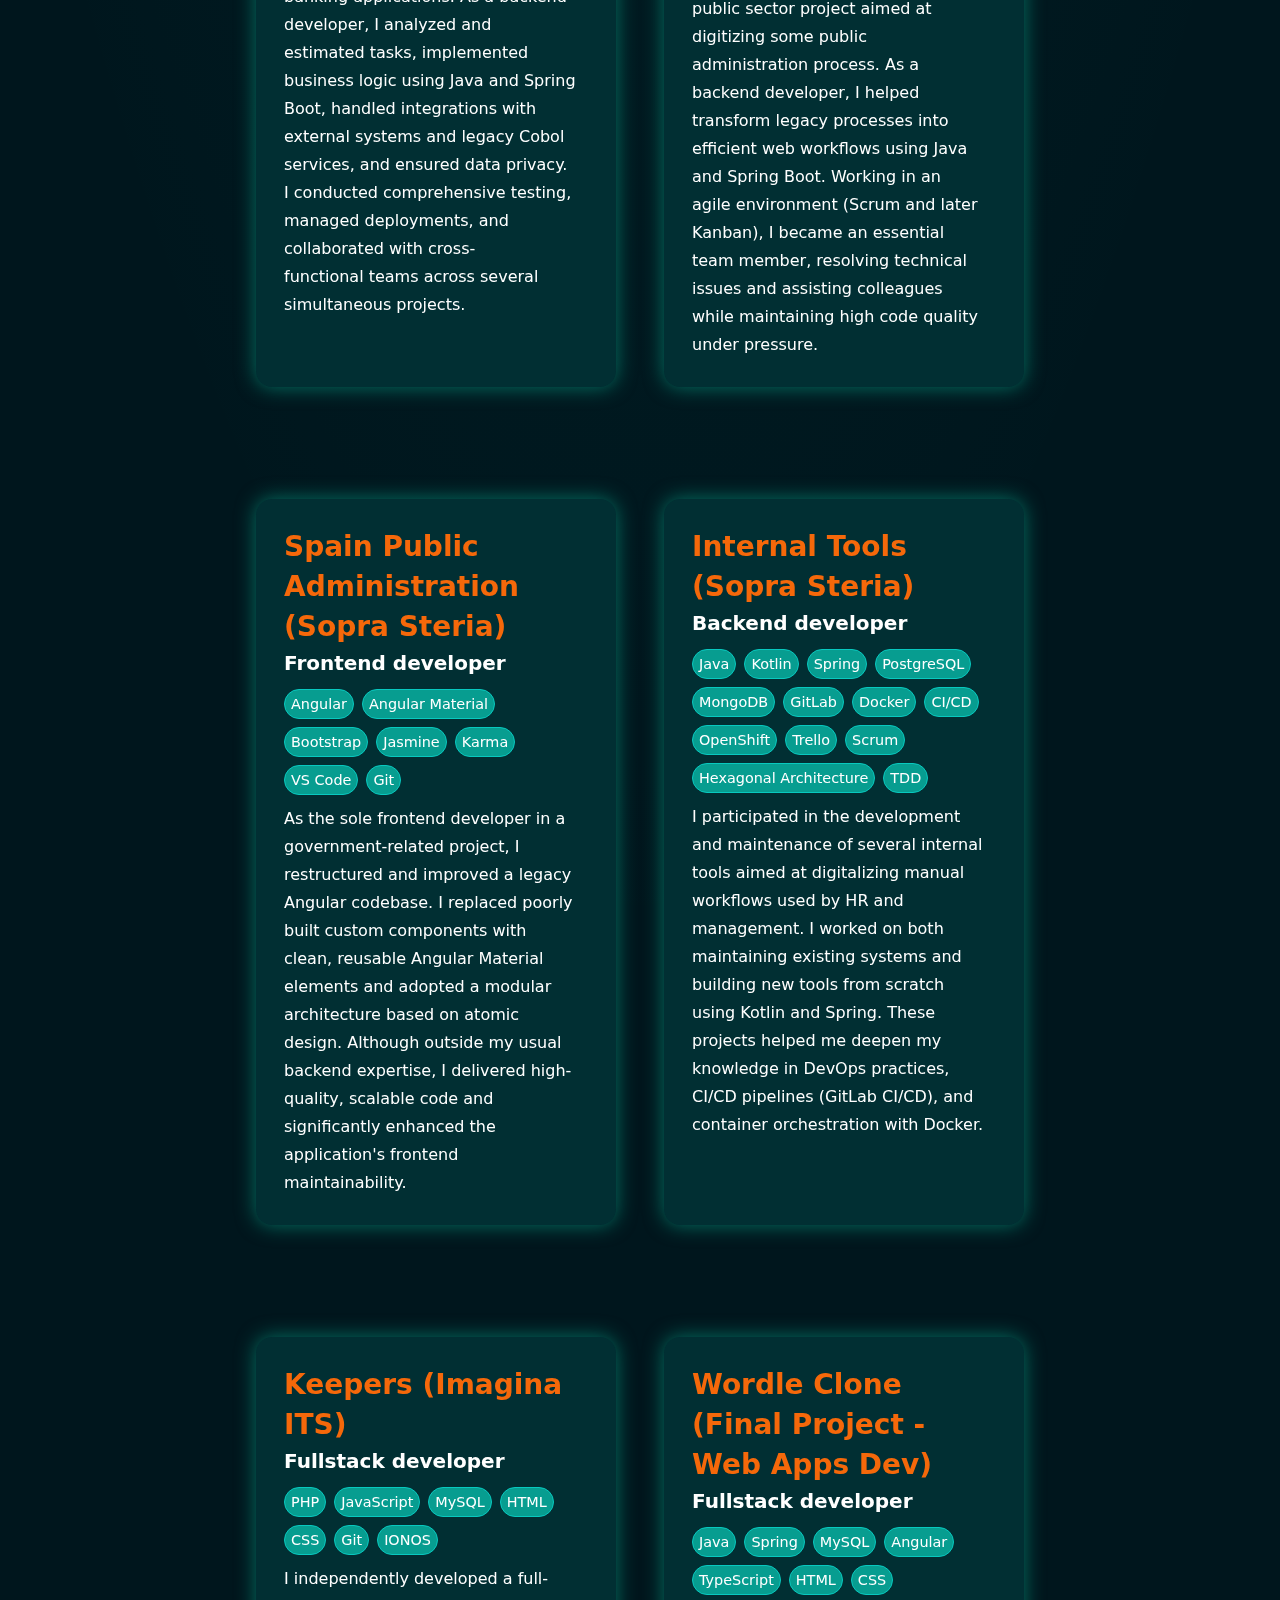
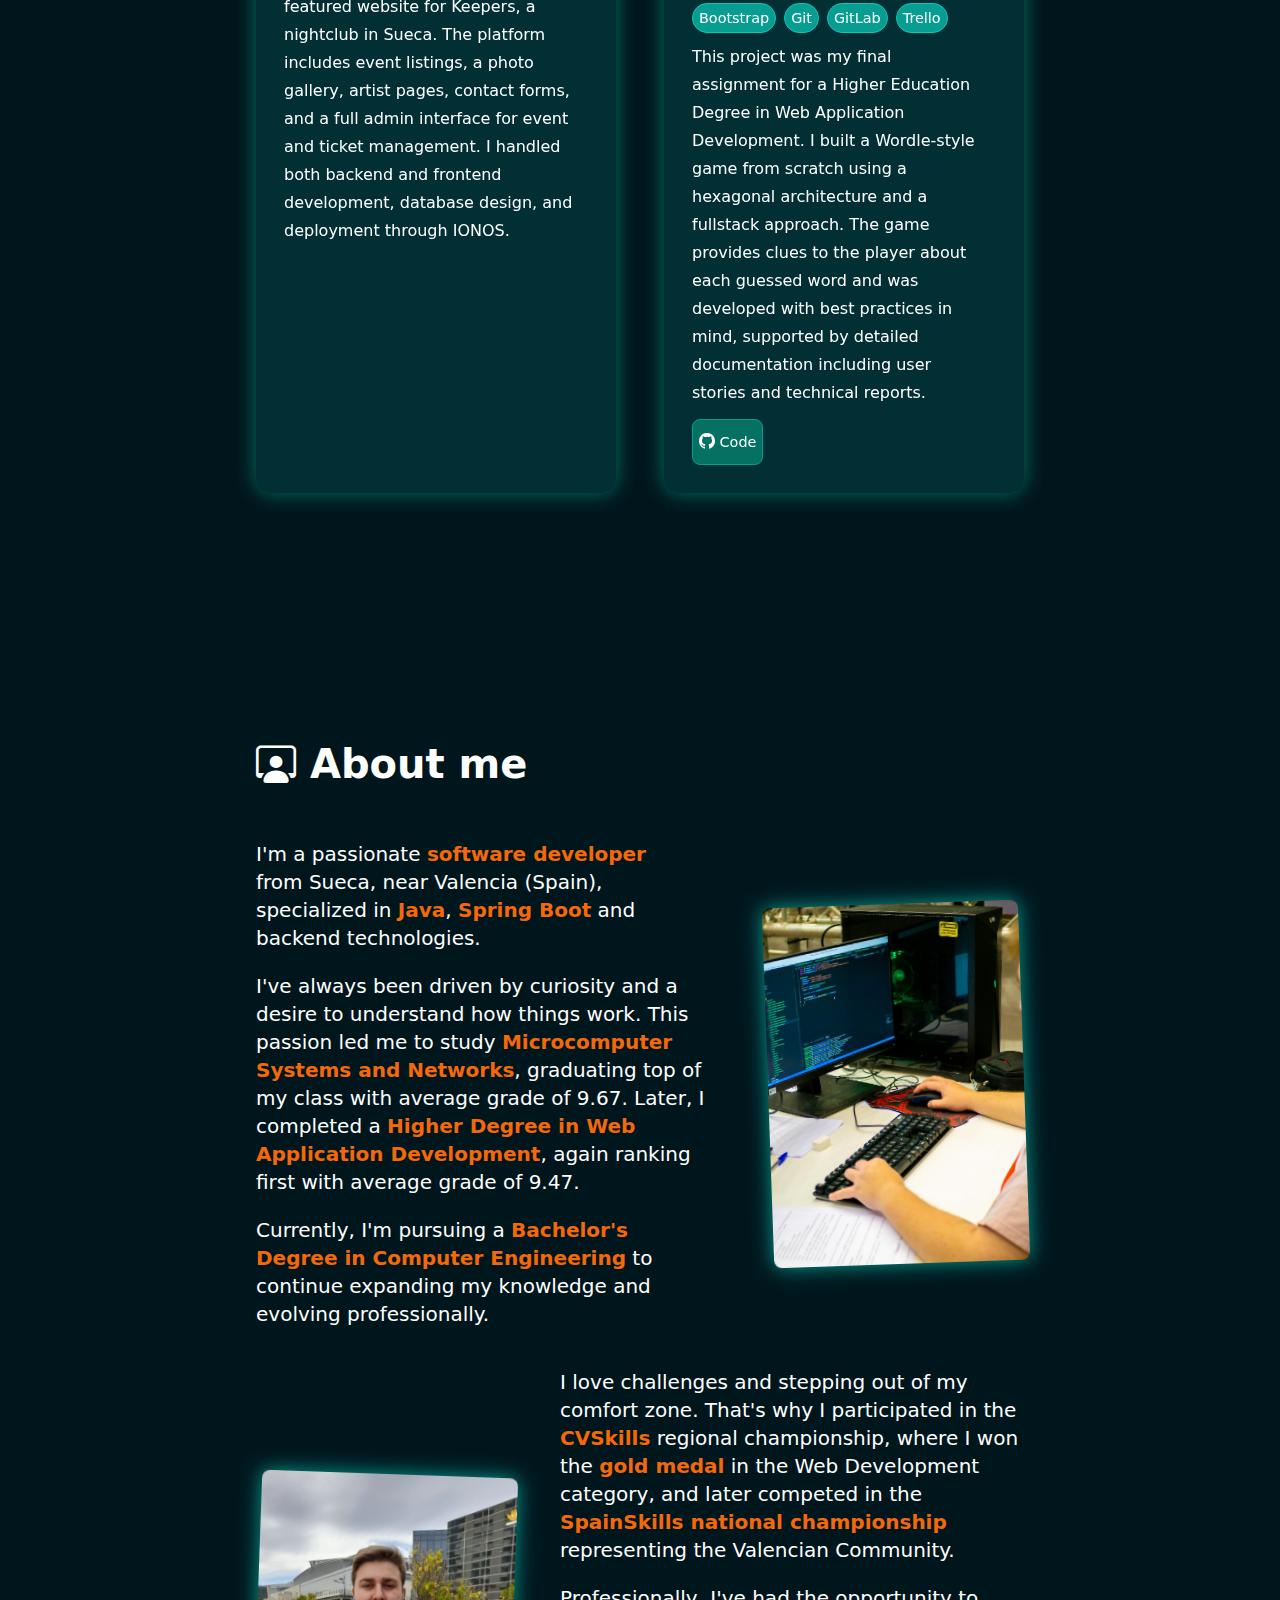
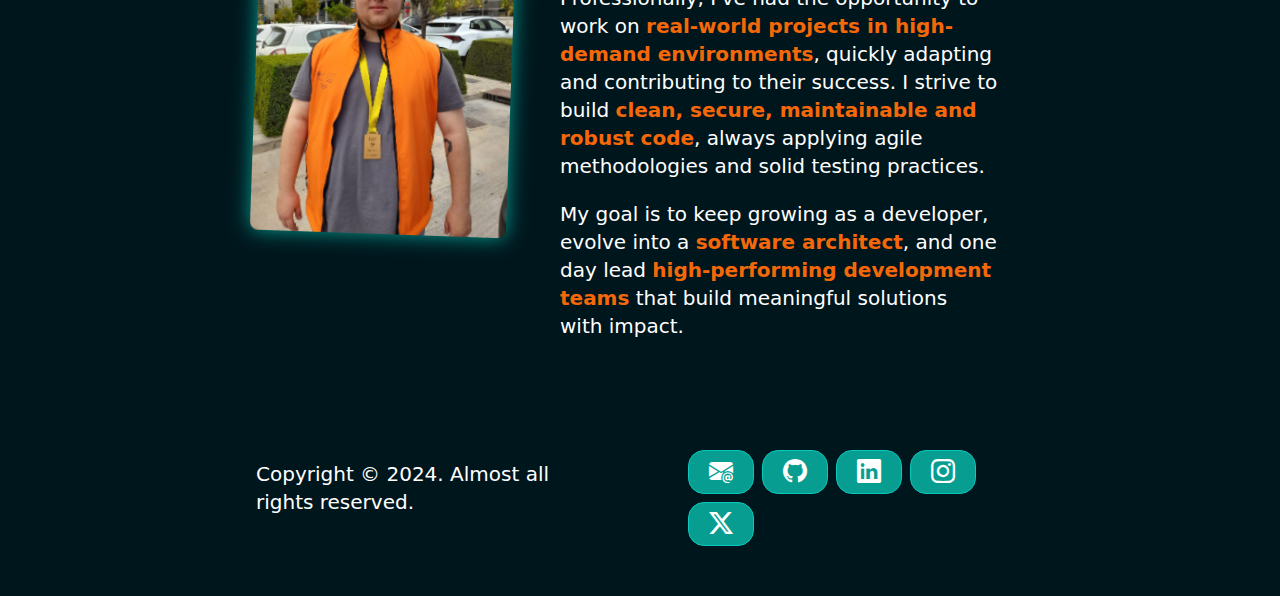
==== commit 37ac38df: "CV and fixes" ====
--- a/index.html
+++ b/index.html
@@ -89,6 +89,9 @@
             </a>
             <a href="https://github.com/paufandos" target="_blank" rel="noopener" class="c-badge">
               <i class="bi bi-github"></i> GitHub
+            </a>
+            <a class="c-badge" href="assets/docs/PauFandosCV.pdf" download="PauFandosCV.pdf">
+              <i class="bi bi-download"></i> Download CV
             </a>
           </aside>
         </div>
@@ -228,9 +231,11 @@
                 <a href="https://www.jenkins.io/" class="c-badge" target="_blank">Jenkins</a>
                 <a href="https://www.openshift.com/" class="c-badge" target="_blank">OpenShift</a>
                 <a href="https://www.redhat.com/" class="c-badge" target="_blank">Red Hat</a>
-                <a href="https://kanbanize.com/kanban-resources/getting-started/what-is-kanban" class="c-badge" target="_blank">Kanban</a>
+                <a href="https://kanbanize.com/kanban-resources/getting-started/what-is-kanban" class="c-badge"
+                  target="_blank">Kanban</a>
                 <a href="https://github.com/features/copilot" class="c-badge" target="_blank">GitHub Copilot</a>
-                <a href="https://en.wikipedia.org/wiki/Hexagonal_architecture_(software)" class="c-badge" target="_blank">Hexagonal Architecture</a>
+                <a href="https://en.wikipedia.org/wiki/Hexagonal_architecture_(software)" class="c-badge"
+                  target="_blank">Hexagonal Architecture</a>
               </aside>
               <p>I contributed to the development of multiple internal and client-facing banking applications. As a
                 backend developer, I analyzed and estimated tasks, implemented business logic using Java and Spring
@@ -257,7 +262,8 @@
                 <a href="https://junit.org/" class="c-badge" target="_blank">JUnit</a>
                 <a href="https://site.mockito.org/" class="c-badge" target="_blank">Mockito</a>
                 <a href="https://camunda.com/" class="c-badge" target="_blank">Camunda</a>
-                <a href="https://en.wikipedia.org/wiki/Hexagonal_architecture_(software)" class="c-badge" target="_blank">Hexagonal Architecture</a>
+                <a href="https://en.wikipedia.org/wiki/Hexagonal_architecture_(software)" class="c-badge"
+                  target="_blank">Hexagonal Architecture</a>
                 <a href="https://git-scm.com/" class="c-badge" target="_blank">Git</a>
                 <a href="https://www.rabbitmq.com/" class="c-badge" target="_blank">RabbitMQ</a>
                 <a href="https://www.jenkins.io/" class="c-badge" target="_blank">Jenkins</a>
@@ -267,7 +273,8 @@
                 <a href="https://www.jboss.org/" class="c-badge" target="_blank">JBoss</a>
                 <a href="https://www.atlassian.com/software/jira" class="c-badge" target="_blank">Jira</a>
                 <a href="https://www.scrum.org/" class="c-badge" target="_blank">Scrum</a>
-                <a href="https://kanbanize.com/kanban-resources/getting-started/what-is-kanban" class="c-badge" target="_blank">Kanban</a>
+                <a href="https://kanbanize.com/kanban-resources/getting-started/what-is-kanban" class="c-badge"
+                  target="_blank">Kanban</a>
               </aside>
               <p>I joined a critical phase of a delayed public sector project aimed at digitizing some public
                 administration process.
@@ -320,7 +327,8 @@
                 <a href="https://www.openshift.com/" class="c-badge" target="_blank">OpenShift</a>
                 <a href="https://trello.com/" class="c-badge" target="_blank">Trello</a>
                 <a href="https://www.scrum.org/" class="c-badge" target="_blank">Scrum</a>
-                <a href="https://en.wikipedia.org/wiki/Hexagonal_architecture_(software)" class="c-badge" target="_blank">Hexagonal Architecture</a>
+                <a href="https://en.wikipedia.org/wiki/Hexagonal_architecture_(software)" class="c-badge"
+                  target="_blank">Hexagonal Architecture</a>
                 <a href="https://www.agilealliance.org/glossary/tdd/" class="c-badge" target="_blank">TDD</a>
               </aside>
               <p>I participated in the development and maintenance of several internal tools aimed at digitalizing
@@ -338,7 +346,8 @@
               <h4>Fullstack developer</h4>
               <aside class="l-flex l-flex--vertical-centered l-flex--wrap l-flex--gap-2 g--padding-block-4">
                 <a href="https://www.php.net/" class="c-badge" target="_blank">PHP</a>
-                <a href="https://developer.mozilla.org/en-US/docs/Web/JavaScript" class="c-badge" target="_blank">JavaScript</a>
+                <a href="https://developer.mozilla.org/en-US/docs/Web/JavaScript" class="c-badge"
+                  target="_blank">JavaScript</a>
                 <a href="https://www.mysql.com/" class="c-badge" target="_blank">MySQL</a>
                 <a href="https://developer.mozilla.org/en-US/docs/Web/HTML" class="c-badge" target="_blank">HTML</a>
                 <a href="https://developer.mozilla.org/en-US/docs/Web/CSS" class="c-badge" target="_blank">CSS</a>
@@ -389,12 +398,13 @@
         <article
           class="l-flex l-flex--space-between l-flex--vertical-centered l-flex--gap-2 l-flex--gap-md-6 l-flex--wrap l-flex--nowrap-md">
           <div>
-            <p>HI'm a passionate <span class="c-remarkable">software developer</span> from Sueca, near Valencia
+            <p>I'm a passionate <span class="c-remarkable">software developer</span> from Sueca, near Valencia
               (Spain), specialized in <span class="c-remarkable">Java</span>, <span class="c-remarkable">Spring
                 Boot</span> and backend technologies.</p>
             <p>I've always been driven by curiosity and a desire to understand how things work. This passion led me to
               study <span class="c-remarkable">Microcomputer Systems and Networks</span>, graduating top of my class
-              with average grade of 9.67. Later, I completed a <span class="c-remarkable">Higher Degree in Web Application
+              with average grade of 9.67. Later, I completed a <span class="c-remarkable">Higher Degree in Web
+                Application
                 Development</span>, again ranking first with average grade of 9.47.</p>
             <p>Currently, I'm pursuing a <span class="c-remarkable">Bachelor's Degree in Computer Engineering</span> to
               continue expanding my knowledge and evolving professionally.</p>
@@ -415,7 +425,8 @@
             <p>Professionally, I've had the opportunity to work on <span class="c-remarkable">real-world projects in
                 high-demand environments</span>, quickly adapting and contributing to their success. I strive to build
               <span class="c-remarkable">clean, secure, maintainable and robust code</span>, always applying agile
-              methodologies and solid testing practices.</p>
+              methodologies and solid testing practices.
+            </p>
             <p>My goal is to keep growing as a developer, evolve into a <span class="c-remarkable">software
                 architect</span>, and one day lead <span class="c-remarkable">high-performing development teams</span>
               that build meaningful solutions with impact.</p>
